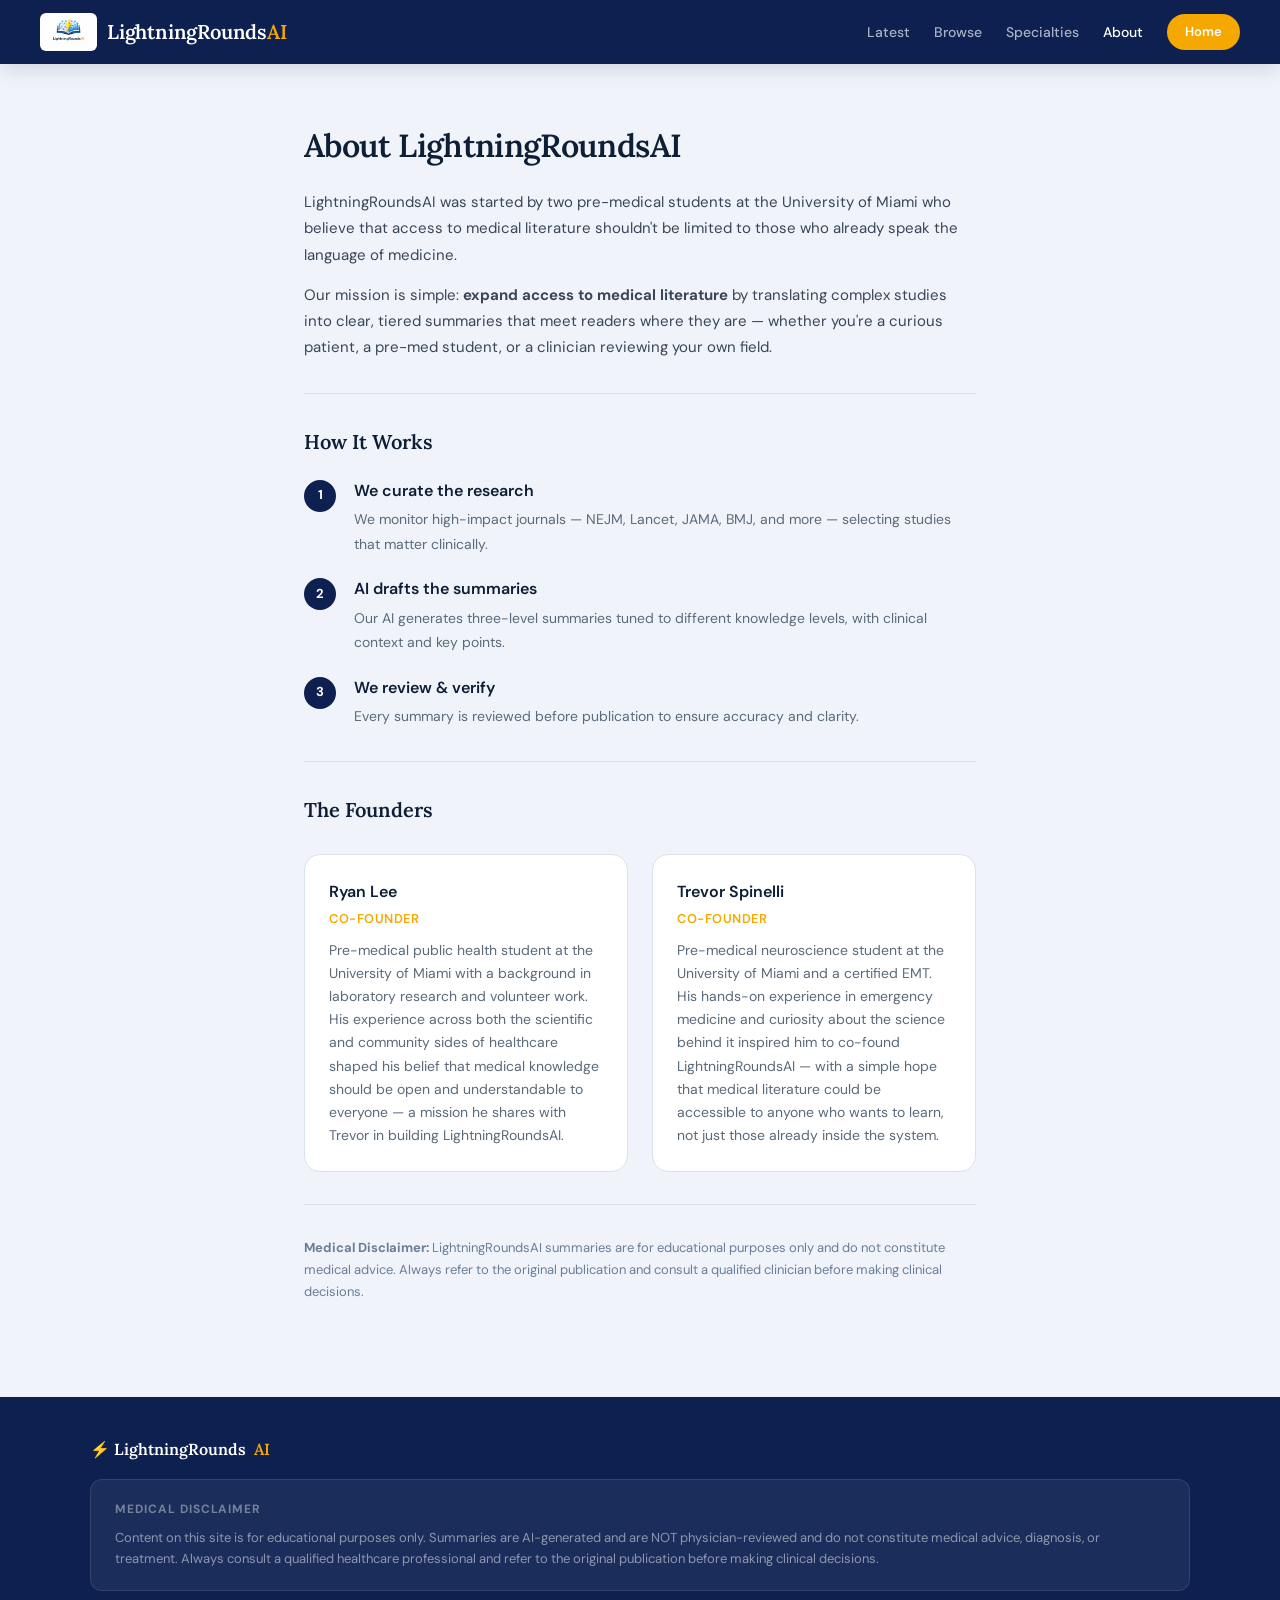
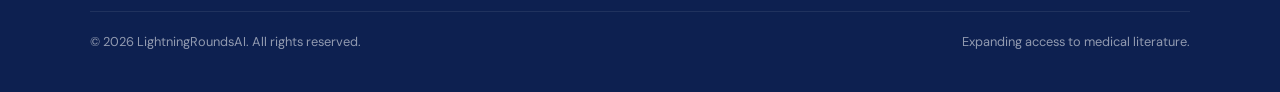
==== about.html @ 95ecf75c "Multi-page sidte" ====
<!DOCTYPE html>
<html lang="en">
<head>
  <meta charset="UTF-8" />
  <meta name="viewport" content="width=device-width, initial-scale=1.0" />
  <link rel="preconnect" href="https://fonts.googleapis.com" />
  <link href="https://fonts.googleapis.com/css2?family=Lora:ital,wght@0,400;0,600;1,400&family=DM+Sans:wght@300;400;500;600&display=swap" rel="stylesheet" />
  <link rel="stylesheet" href="styles.css" />
  <title>About — LightningRoundsAI</title>
</head>
<body>

<!-- ── HEADER ── -->
<header>
  <a class="logo" href="index.html">
    <img src="[data-uri]" alt="LightningRoundsAI Logo" />
    <span class="logo-name">LightningRounds<span>AI</span></span>
  </a>
  <nav>
    <a href="index.html" id="nav-home">Latest</a>
    <a href="browse.html" id="nav-browse">Browse</a>
    <a href="specialties.html" id="nav-specialties">Specialties</a>
    <a href="about.html" id="nav-about">About</a>
    <a class="nav-cta" href="index.html">Home</a>
  </nav>
</header>

<div class="about-wrap">
  <h2>About LightningRoundsAI</h2>
  <p>LightningRoundsAI was started by two pre-medical students at the University of Miami who believe that access to medical literature shouldn't be limited to those who already speak the language of medicine.</p>
  <p>Our mission is simple: <strong>expand access to medical literature</strong> by translating complex studies into clear, tiered summaries that meet readers where they are — whether you're a curious patient, a pre-med student, or a clinician reviewing your own field.</p>
  <hr class="about-divider"/>
  <h3>How It Works</h3>
  <div class="how-list">
    <div class="how-item"><div class="how-num">1</div><div class="how-text"><h4>We curate the research</h4><p>We monitor high-impact journals — NEJM, Lancet, JAMA, BMJ, and more — selecting studies that matter clinically.</p></div></div>
    <div class="how-item"><div class="how-num">2</div><div class="how-text"><h4>AI drafts the summaries</h4><p>Our AI generates three-level summaries tuned to different knowledge levels, with clinical context and key points.</p></div></div>
    <div class="how-item"><div class="how-num">3</div><div class="how-text"><h4>We review &amp; verify</h4><p>Every summary is reviewed before publication to ensure accuracy and clarity.</p></div></div>
  </div>
  <hr class="about-divider"/>
  <h3>The Founders</h3>
  <div class="founders">
    <div class="founder-card">
      <h4>Ryan Lee</h4>
      <div class="role">Co-Founder</div>
      <p>Pre-medical public health student at the University of Miami with a background in laboratory research and volunteer work. His experience across both the scientific and community sides of healthcare shaped his belief that medical knowledge should be open and understandable to everyone — a mission he shares with Trevor in building LightningRoundsAI.</p>
    </div>
    <div class="founder-card">
      <h4>Trevor Spinelli</h4>
      <div class="role">Co-Founder</div>
      <p>Pre-medical neuroscience student at the University of Miami and a certified EMT. His hands-on experience in emergency medicine and curiosity about the science behind it inspired him to co-found LightningRoundsAI — with a simple hope that medical literature could be accessible to anyone who wants to learn, not just those already inside the system.</p>
    </div>
  </div>
  <hr class="about-divider"/>
  <p style="font-size:0.8125rem;color:var(--muted);line-height:1.7;"><strong>Medical Disclaimer:</strong> LightningRoundsAI summaries are for educational purposes only and do not constitute medical advice. Always refer to the original publication and consult a qualified clinician before making clinical decisions.</p>
</div>

<footer class="site-footer">
  <div class="footer-inner">
    <div class="footer-logo">⚡ LightningRounds<span>AI</span></div>
    <div class="disclaimer-box">
      <h4>Medical Disclaimer</h4>
      <p>Content on this site is for educational purposes only. Summaries are AI-generated and are NOT physician-reviewed and do not constitute medical advice, diagnosis, or treatment. Always consult a qualified healthcare professional and refer to the original publication before making clinical decisions.</p>
    </div>
    <div class="footer-bottom">
      <span>© 2026 LightningRoundsAI. All rights reserved.</span>
      <span>Expanding access to medical literature.</span>
    </div>
  </div>
</footer>

<script src="app.js"></script>
<script>
  document.getElementById('nav-about').classList.add('active');
</script>
</body>
</html>
---- styles.css ----
:root {
  --bg:#f0f4fa; --surface:#ffffff; --navy:#0d2050; --navy-mid:#1a3a7a;
  --amber:#f5a800; --amber-light:#fff3cc; --muted:#6a7d9a; --border:#d8e2f0;
  --text:#0d1e36; --pill-bg:#e6edf7;
  --beginner:#2a9e6e; --intermediate:#1a6ec8; --pro:#6b3fc4;
  --radius:16px;
}
*,*::before,*::after{box-sizing:border-box;margin:0;padding:0;}
body{font-family:'DM Sans',sans-serif;background:var(--bg);color:var(--text);min-height:100vh;font-size:16px;line-height:1.6;}

/* ── HEADER ── */
header{background:var(--navy);padding:0 40px;display:flex;align-items:center;justify-content:space-between;height:64px;position:sticky;top:0;z-index:200;box-shadow:0 2px 24px rgba(15,33,64,0.18);}
.logo{display:flex;align-items:center;gap:10px;text-decoration:none;cursor:pointer;}
.logo img{height:38px;width:auto;border-radius:6px;object-fit:contain;}
.logo-name{font-family:'Lora',serif;font-size:1.25rem;font-weight:600;color:white;letter-spacing:-0.01em;white-space:nowrap;}
.logo-name span{color:var(--amber);}
nav{display:flex;gap:24px;align-items:center;}
nav a{color:rgba(255,255,255,0.65);text-decoration:none;font-size:0.875rem;font-weight:500;transition:color 0.2s;cursor:pointer;}
nav a:hover,nav a.active{color:white;}
.nav-cta{background:var(--amber);color:white !important;padding:8px 18px;border-radius:100px;font-weight:600 !important;font-size:0.8125rem !important;transition:background 0.2s,transform 0.15s !important;}
.nav-cta:hover{background:#b5722f !important;transform:translateY(-1px);}

/* ── HERO ── */
.hero{background:var(--navy);padding:72px 40px 80px;text-align:center;position:relative;overflow:hidden;}
.hero::before{content:'';position:absolute;inset:0;background:radial-gradient(ellipse 80% 60% at 50% 0%,rgba(200,129,58,0.15) 0%,transparent 70%);pointer-events:none;}
.hero-eyebrow{display:inline-flex;align-items:center;gap:6px;background:rgba(200,129,58,0.18);border:1px solid rgba(200,129,58,0.35);color:var(--amber);font-size:0.75rem;font-weight:600;letter-spacing:0.08em;text-transform:uppercase;padding:5px 14px;border-radius:100px;margin-bottom:24px;}
.hero h1{font-family:'Lora',serif;font-size:clamp(2rem,5vw,3.25rem);font-weight:600;color:white;line-height:1.18;max-width:640px;margin:0 auto 18px;letter-spacing:-0.02em;}
.hero h1 em{font-style:italic;color:var(--amber);}
.hero-sub{color:rgba(255,255,255,0.58);font-size:1.0625rem;max-width:480px;margin:0 auto 40px;font-weight:300;}
.search-wrap{max-width:580px;margin:0 auto;position:relative;z-index:2;}
.search-wrap input{width:100%;background:rgba(255,255,255,0.08);border:1.5px solid rgba(255,255,255,0.15);color:white;padding:16px 58px 16px 22px;border-radius:100px;font-family:'DM Sans',sans-serif;font-size:0.9375rem;outline:none;transition:border-color 0.2s,background 0.2s;backdrop-filter:blur(8px);}
.search-wrap input::placeholder{color:rgba(255,255,255,0.35);}
.search-wrap input:focus{border-color:var(--amber);background:rgba(255,255,255,0.12);}
.search-btn{position:absolute;right:6px;top:50%;transform:translateY(-50%);background:var(--amber);border:none;border-radius:100px;width:44px;height:44px;cursor:pointer;display:flex;align-items:center;justify-content:center;transition:background 0.2s;}
.search-btn:hover{background:#b5722f;}
.search-btn svg{width:18px;height:18px;fill:white;}

main{max-width:1100px;margin:0 auto;padding:52px 24px 80px;}

.level-bar{display:flex;align-items:center;justify-content:space-between;margin-bottom:28px;flex-wrap:wrap;gap:16px;}
.section-title{font-family:'Lora',serif;font-size:1.5rem;font-weight:600;letter-spacing:-0.02em;}
.level-switcher{display:flex;background:var(--pill-bg);border-radius:100px;padding:4px;gap:2px;}
.level-btn{padding:7px 18px;border:none;background:transparent;border-radius:100px;font-family:'DM Sans',sans-serif;font-size:0.8125rem;font-weight:500;cursor:pointer;transition:all 0.2s;color:var(--muted);}
.level-btn.active{background:white;box-shadow:0 2px 8px rgba(0,0,0,0.1);color:var(--text);font-weight:600;}
.level-btn.active.beginner{color:var(--beginner);} .level-btn.active.intermediate{color:var(--intermediate);} .level-btn.active.pro{color:var(--pro);}

.legend{display:flex;gap:24px;background:var(--surface);border:1px solid var(--border);border-radius:var(--radius);padding:20px 28px;margin-bottom:36px;flex-wrap:wrap;}
.legend-item{display:flex;align-items:flex-start;gap:12px;flex:1;min-width:180px;}
.legend-dot{width:10px;height:10px;border-radius:50%;margin-top:5px;flex-shrink:0;}
.legend-text strong{font-size:0.875rem;font-weight:600;} .legend-text p{font-size:0.8rem;color:var(--muted);margin-top:1px;}

/* ── CARDS ── */
.articles{display:grid;grid-template-columns:repeat(auto-fill,minmax(320px,1fr));gap:24px;}
.card{background:var(--surface);border-radius:var(--radius);border:1px solid var(--border);overflow:hidden;transition:transform 0.2s,box-shadow 0.2s;animation:fadeUp 0.45s ease both;cursor:pointer;}
.card:hover{transform:translateY(-4px);box-shadow:0 12px 40px rgba(15,33,64,0.11);}
@keyframes fadeUp{from{opacity:0;transform:translateY(20px)}to{opacity:1;transform:translateY(0)}}
.card-header{padding:22px 22px 0;display:flex;align-items:flex-start;justify-content:space-between;gap:12px;}
.card-tags{display:flex;gap:6px;flex-wrap:wrap;}
.tag{font-size:0.7rem;font-weight:600;letter-spacing:0.06em;text-transform:uppercase;padding:3px 10px;border-radius:100px;background:var(--amber-light);color:var(--amber);}
.tag.blue{background:#ddeeff;color:#2e6ec8;} .tag.green{background:#d4f0e4;color:#2a8f5c;}
.tag.purple{background:#ecddf7;color:#7b3fc4;} .tag.red{background:#fde8e8;color:#c0392b;}
.tag.teal{background:#d0f0f0;color:#1a8080;} .tag.pink{background:#fde8f4;color:#b03080;}
.card-date{font-size:0.75rem;color:var(--muted);white-space:nowrap;padding-top:2px;}
.card-body{padding:14px 22px 22px;}
.card-journal{font-size:0.72rem;color:var(--muted);font-weight:500;letter-spacing:0.03em;margin-bottom:6px;}
.card-takeaway{font-family:'Lora',serif;font-size:1.125rem;font-weight:600;line-height:1.35;margin-bottom:8px;color:var(--navy);}
.card-real-title{font-size:0.78rem;color:var(--muted);line-height:1.4;margin-bottom:12px;font-style:italic;}
.card-summary{font-size:0.875rem;color:#3a4f6a;line-height:1.65;min-height:72px;display:-webkit-box;-webkit-line-clamp:3;-webkit-box-orient:vertical;overflow:hidden;}
.card-footer{padding:14px 22px 18px;border-top:1px solid var(--border);display:flex;align-items:center;justify-content:space-between;}
.card-authors{font-size:0.75rem;color:var(--muted);overflow:hidden;text-overflow:ellipsis;white-space:nowrap;max-width:65%;}
.read-more{font-size:0.8rem;font-weight:600;color:var(--navy-mid);display:flex;align-items:center;gap:4px;transition:gap 0.2s,color 0.2s;background:none;border:none;cursor:pointer;font-family:'DM Sans',sans-serif;flex-shrink:0;}
.read-more:hover{color:var(--amber);gap:8px;}
.read-more svg{width:14px;height:14px;}
.new-badge{background:#e65100;color:white;font-size:0.65rem;font-weight:700;padding:2px 8px;border-radius:100px;letter-spacing:0.05em;text-transform:uppercase;}
.no-results{text-align:center;padding:60px 20px;color:var(--muted);grid-column:1/-1;}
.no-results h3{font-family:'Lora',serif;font-size:1.25rem;margin-bottom:8px;color:var(--text);}

/* ── SPECIALTIES PAGE ── */
.spec-grid{display:grid;grid-template-columns:repeat(auto-fill,minmax(200px,1fr));gap:16px;margin-top:8px;}
.spec-card{background:var(--surface);border:1px solid var(--border);border-radius:var(--radius);padding:24px 20px;cursor:pointer;transition:transform 0.2s,box-shadow 0.2s,border-color 0.2s;animation:fadeUp 0.4s ease both;}
.spec-card:hover{transform:translateY(-3px);box-shadow:0 8px 28px rgba(15,33,64,0.1);border-color:var(--amber);}
.spec-icon{font-size:1.75rem;margin-bottom:10px;}
.spec-card h3{font-family:'Lora',serif;font-size:1rem;font-weight:600;margin-bottom:4px;color:var(--navy);}
.spec-card p{font-size:0.8rem;color:var(--muted);margin-bottom:12px;line-height:1.4;}
.spec-count{font-size:0.75rem;font-weight:600;color:var(--amber);background:var(--amber-light);padding:3px 10px;border-radius:100px;}

/* ── MODAL ── */
.modal-overlay{position:fixed;inset:0;background:rgba(10,20,40,0.65);z-index:500;display:none;align-items:flex-start;justify-content:center;padding:24px;backdrop-filter:blur(4px);overflow-y:auto;}
.modal-overlay.open{display:flex;animation:fadeIn 0.2s ease;}
@keyframes fadeIn{from{opacity:0}to{opacity:1}}
.modal{background:white;border-radius:20px;max-width:820px;width:100%;margin:auto;position:relative;animation:slideUp 0.28s ease;box-shadow:0 32px 80px rgba(10,20,40,0.28);}
@keyframes slideUp{from{opacity:0;transform:translateY(30px)}to{opacity:1;transform:translateY(0)}}
.modal-close{position:absolute;top:16px;right:16px;background:rgba(255,255,255,0.15);border:none;border-radius:50%;width:36px;height:36px;cursor:pointer;display:flex;align-items:center;justify-content:center;color:white;z-index:10;transition:background 0.2s;}
.modal-close:hover{background:rgba(255,255,255,0.25);}
.modal-close svg{width:16px;height:16px;}
.modal-head{background:var(--navy);border-radius:20px 20px 0 0;padding:32px 36px 28px;}
.modal-head-tags{display:flex;gap:8px;flex-wrap:wrap;margin-bottom:14px;}
.modal-title{font-family:'Lora',serif;font-size:1.5rem;font-weight:600;color:white;line-height:1.28;margin-bottom:10px;padding-right:40px;}
.modal-meta{font-size:0.8125rem;color:rgba(255,255,255,0.55);line-height:1.5;}
.modal-body{padding:32px 36px;}
.modal-level-tabs{display:flex;gap:6px;margin-bottom:24px;flex-wrap:wrap;}
.modal-level-btn{padding:8px 22px;border-radius:100px;border:1.5px solid var(--border);font-family:'DM Sans',sans-serif;font-size:0.8125rem;font-weight:600;cursor:pointer;background:transparent;color:var(--muted);transition:all 0.2s;}
.modal-level-btn.active[data-level="beginner"]{background:#d4f0e4;border-color:#3a9e6e;color:#2a7a55;}
.modal-level-btn.active[data-level="intermediate"]{background:#ddeeff;border-color:#2e6ec8;color:#1a5aaa;}
.modal-level-btn.active[data-level="pro"]{background:#ecddf7;border-color:#7b3fc4;color:#6230a8;}
.modal-summary{font-size:0.9375rem;line-height:1.75;color:#3a4558;margin-bottom:28px;}
.modal-section{margin-bottom:24px;}
.modal-section h4{font-size:0.75rem;font-weight:700;letter-spacing:0.07em;text-transform:uppercase;color:var(--muted);margin-bottom:12px;}
.key-points{list-style:none;display:flex;flex-direction:column;gap:8px;}
.key-points li{display:flex;align-items:flex-start;gap:10px;font-size:0.875rem;line-height:1.6;color:#3a4558;}
.key-points li::before{content:'';width:6px;height:6px;border-radius:50%;background:var(--amber);margin-top:7px;flex-shrink:0;}
.modal-context{background:#f0f4ff;border-left:3px solid var(--navy-mid);padding:14px 18px;border-radius:0 8px 8px 0;font-size:0.875rem;line-height:1.65;color:#3a4558;}
.modal-limitations{background:#fff8f0;border-left:3px solid var(--amber);padding:14px 18px;border-radius:0 8px 8px 0;font-size:0.875rem;line-height:1.65;color:#3a4558;}
.modal-footer{padding:18px 36px 24px;border-top:1px solid var(--border);display:flex;align-items:center;justify-content:space-between;flex-wrap:wrap;gap:12px;}
.modal-doi{font-size:0.8rem;color:var(--muted);}
.pubmed-link{display:inline-flex;align-items:center;gap:6px;background:var(--navy);color:white;font-size:0.8125rem;font-weight:600;padding:10px 20px;border-radius:100px;text-decoration:none;transition:background 0.2s,transform 0.15s;}
.pubmed-link:hover{background:var(--navy-mid);transform:translateY(-1px);}
.pubmed-link svg{width:14px;height:14px;}

/* ── BROWSE ── */
.browse-controls{display:flex;gap:12px;flex-wrap:wrap;align-items:center;margin-bottom:28px;}
.browse-search{flex:1;min-width:240px;padding:11px 18px;border:1.5px solid var(--border);border-radius:100px;font-family:'DM Sans',sans-serif;font-size:0.875rem;background:white;outline:none;transition:border-color 0.2s;}
.browse-search:focus{border-color:var(--amber);}
.browse-select{padding:11px 16px;border:1.5px solid var(--border);border-radius:100px;font-family:'DM Sans',sans-serif;font-size:0.875rem;background:white;outline:none;cursor:pointer;transition:border-color 0.2s;}
.browse-select:focus{border-color:var(--amber);}

/* ── ABOUT ── */
.about-wrap{max-width:720px;margin:0 auto;padding:56px 24px 80px;}
.about-wrap h2{font-family:'Lora',serif;font-size:2rem;font-weight:600;margin-bottom:18px;letter-spacing:-0.02em;}
.about-wrap h3{font-family:'Lora',serif;font-size:1.25rem;font-weight:600;margin:32px 0 10px;}
.about-wrap p{font-size:0.9375rem;line-height:1.75;color:#3a4558;margin-bottom:14px;}
.about-divider{border:none;border-top:1px solid var(--border);margin:32px 0;}
.founders{display:grid;grid-template-columns:1fr 1fr;gap:24px;margin:28px 0;}
.founder-card{background:var(--surface);border:1px solid var(--border);border-radius:var(--radius);padding:24px;}
.founder-card h4{font-weight:600;margin-bottom:4px;}
.founder-card .role{font-size:0.8rem;color:var(--amber);font-weight:600;margin-bottom:10px;letter-spacing:0.04em;text-transform:uppercase;}
.founder-card p{font-size:0.875rem;line-height:1.65;color:#5a6a7a;margin:0;}
.how-list{display:flex;flex-direction:column;gap:20px;margin:20px 0;}
.how-item{display:flex;gap:18px;align-items:flex-start;}
.how-num{width:32px;height:32px;background:var(--navy);color:white;border-radius:50%;display:flex;align-items:center;justify-content:center;font-size:0.8125rem;font-weight:700;flex-shrink:0;margin-top:2px;}
.how-text h4{font-weight:600;margin-bottom:4px;} .how-text p{font-size:0.875rem;color:#5a6a7a;margin:0;}

/* ── PAGINATION ── */
.pagination{display:flex;gap:8px;justify-content:center;margin-top:40px;flex-wrap:wrap;}
.page-btn{padding:8px 16px;border:1.5px solid var(--border);border-radius:100px;background:white;font-family:'DM Sans',sans-serif;font-size:0.8125rem;font-weight:500;cursor:pointer;transition:all 0.2s;color:var(--text);}
.page-btn.active{background:var(--navy);border-color:var(--navy);color:white;}
.page-btn:hover:not(.active){border-color:var(--navy);color:var(--navy);}
.page-btn:disabled{opacity:0.35;cursor:default;}

/* ── DISCLAIMER FOOTER ── */
.site-footer{background:var(--navy);color:rgba(255,255,255,0.55);padding:40px;margin-top:0;}
.footer-inner{max-width:1100px;margin:0 auto;}
.footer-logo{font-family:'Lora',serif;font-size:1rem;font-weight:600;color:white;margin-bottom:16px;display:flex;align-items:center;gap:8px;}
.footer-logo span{color:var(--amber);}
.disclaimer-box{background:rgba(255,255,255,0.06);border:1px solid rgba(255,255,255,0.1);border-radius:12px;padding:20px 24px;margin-bottom:20px;}
.disclaimer-box h4{font-size:0.75rem;font-weight:700;letter-spacing:0.08em;text-transform:uppercase;color:rgba(255,255,255,0.4);margin-bottom:8px;}
.disclaimer-box p{font-size:0.8125rem;line-height:1.65;color:rgba(255,255,255,0.5);margin:0;}
.footer-bottom{display:flex;justify-content:space-between;align-items:center;flex-wrap:wrap;gap:12px;padding-top:20px;border-top:1px solid rgba(255,255,255,0.08);font-size:0.8rem;}

/* ── TABLET ── */
@media(max-width:900px){
  main{padding:36px 20px 60px;}
  .articles{grid-template-columns:repeat(auto-fill,minmax(280px,1fr));gap:18px;}
  .about-wrap{padding:40px 20px 60px;}
  .modal-body{padding:28px 28px;}
  .modal-head{padding:28px 28px 24px;}
  .modal-footer{padding:16px 28px 20px;}
  .spec-grid{grid-template-columns:repeat(auto-fill,minmax(170px,1fr));}
  .site-footer{padding:32px 24px;}
}

/* ── MOBILE ── */
@media(max-width:640px){
  header{padding:0 16px;height:56px;}
  .logo img{height:30px;}
  .logo-name{font-size:0.95rem;}
  nav{gap:10px;}
  nav a{font-size:0.8rem;}
  .nav-cta{padding:6px 12px;font-size:0.75rem !important;}
  .hero{padding:40px 16px 48px;}
  .hero h1{font-size:clamp(1.6rem,7vw,2.4rem);}
  .hero-sub{font-size:0.9375rem;margin-bottom:28px;}
  .search-wrap input{padding:13px 52px 13px 18px;font-size:0.875rem;}
  .search-btn{width:38px;height:38px;}
  main{padding:28px 14px 52px;}
  .level-bar{flex-direction:column;align-items:flex-start;gap:12px;margin-bottom:20px;}
  .section-title{font-size:1.25rem;}
  .level-switcher{width:100%;}
  .level-btn{flex:1;text-align:center;padding:7px 10px;font-size:0.775rem;}
  .legend{padding:14px 16px;gap:12px;margin-bottom:24px;}
  .legend-item{min-width:140px;}
  .legend-text strong{font-size:0.8rem;}
  .legend-text p{font-size:0.74rem;}
  .articles{grid-template-columns:1fr;gap:14px;}
  .card-header{padding:16px 16px 0;}
  .card-body{padding:12px 16px 16px;}
  .card-takeaway{font-size:1rem;}
  .card-footer{padding:12px 16px 14px;}
  .browse-controls{flex-direction:column;gap:10px;}
  .browse-search,.browse-select{width:100%;min-width:unset;}
  .spec-grid{grid-template-columns:repeat(2,1fr);gap:12px;}
  .spec-card{padding:18px 14px;}
  .spec-icon{font-size:1.5rem;margin-bottom:8px;}
  .spec-card h3{font-size:0.9rem;}
  .spec-card p{font-size:0.75rem;}
  .modal-overlay{padding:0;}
  .modal{border-radius:16px 16px 0 0;margin:auto 0 0 0;max-height:92vh;overflow-y:auto;animation:slideUpMobile 0.3s ease;}
  @keyframes slideUpMobile{from{opacity:0;transform:translateY(100%)}to{opacity:1;transform:translateY(0)}}
  .modal-head{padding:20px 18px 16px;border-radius:16px 16px 0 0;}
  .modal-title{font-size:1.2rem;padding-right:36px;}
  .modal-body{padding:20px 18px;}
  .modal-level-tabs{gap:6px;}
  .modal-level-btn{padding:7px 14px;font-size:0.775rem;}
  .modal-footer{padding:14px 18px 20px;flex-direction:column;align-items:flex-start;gap:10px;}
  .modal-summary{font-size:0.875rem;}
  .pubmed-link{width:100%;justify-content:center;}
  .about-wrap{padding:28px 14px 52px;}
  .about-wrap h2{font-size:1.5rem;}
  .about-wrap h3{font-size:1.1rem;}
  .founders{grid-template-columns:1fr;gap:14px;}
  .founder-card{padding:18px;}
  .pagination{gap:6px;margin-top:28px;}
  .page-btn{padding:7px 13px;font-size:0.775rem;}
  .site-footer{padding:28px 16px;}
  .footer-bottom{flex-direction:column;align-items:flex-start;gap:8px;font-size:0.75rem;}
}

/* ── VERY SMALL SCREENS ── */
@media(max-width:360px){
  nav a:not(.nav-cta){display:none;}
  .spec-grid{grid-template-columns:1fr;}
}
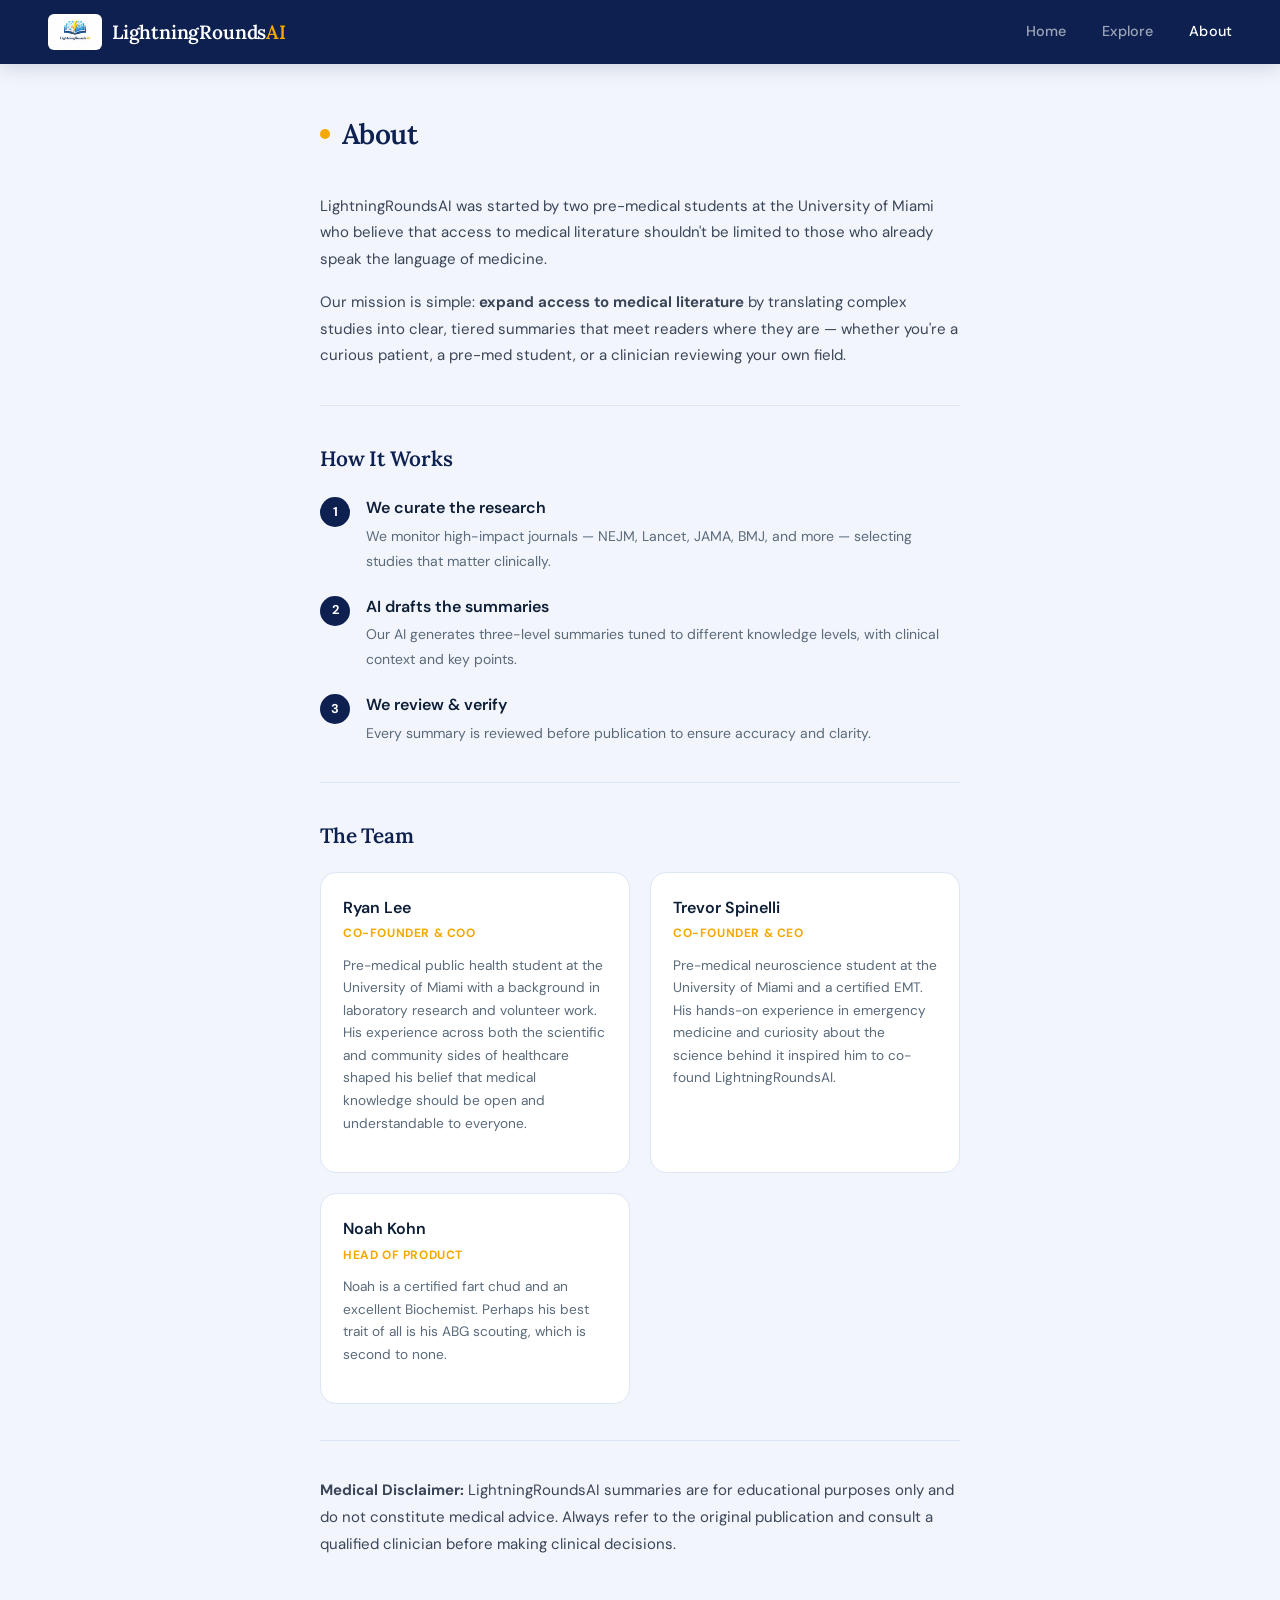
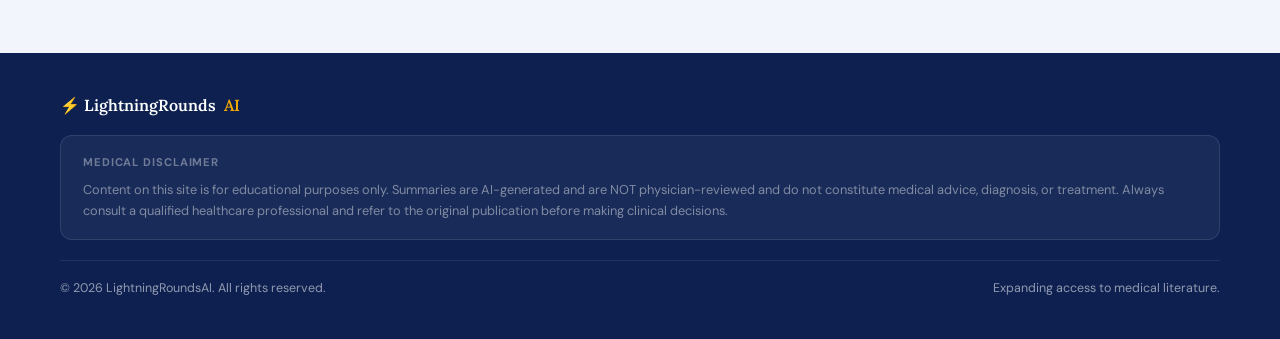
==== commit a1e86c86: "Update about.html added Noah" ====
--- a/about.html
+++ b/about.html
@@ -9,50 +9,48 @@
   <title>About — LightningRoundsAI</title>
 </head>
 <body>
-
-<!-- ── HEADER ── -->
 <header>
   <a class="logo" href="index.html">
-    <img src="[data-uri]" alt="LightningRoundsAI Logo" />
+    <img src="[data-uri]" alt="LightningRoundsAI" />
     <span class="logo-name">LightningRounds<span>AI</span></span>
   </a>
   <nav>
-    <a href="index.html" id="nav-home">Latest</a>
-    <a href="browse.html" id="nav-browse">Browse</a>
-    <a href="specialties.html" id="nav-specialties">Specialties</a>
+    <a href="index.html" id="nav-home">Home</a>
+    <a href="explore.html" id="nav-explore">Explore</a>
     <a href="about.html" id="nav-about">About</a>
-    <a class="nav-cta" href="index.html">Home</a>
   </nav>
 </header>
 
-<div class="about-wrap">
-  <h2>About LightningRoundsAI</h2>
-  <p>LightningRoundsAI was started by two pre-medical students at the University of Miami who believe that access to medical literature shouldn't be limited to those who already speak the language of medicine.</p>
-  <p>Our mission is simple: <strong>expand access to medical literature</strong> by translating complex studies into clear, tiered summaries that meet readers where they are — whether you're a curious patient, a pre-med student, or a clinician reviewing your own field.</p>
-  <hr class="about-divider"/>
-  <h3>How It Works</h3>
-  <div class="how-list">
-    <div class="how-item"><div class="how-num">1</div><div class="how-text"><h4>We curate the research</h4><p>We monitor high-impact journals — NEJM, Lancet, JAMA, BMJ, and more — selecting studies that matter clinically.</p></div></div>
-    <div class="how-item"><div class="how-num">2</div><div class="how-text"><h4>AI drafts the summaries</h4><p>Our AI generates three-level summaries tuned to different knowledge levels, with clinical context and key points.</p></div></div>
-    <div class="how-item"><div class="how-num">3</div><div class="how-text"><h4>We review &amp; verify</h4><p>Every summary is reviewed before publication to ensure accuracy and clarity.</p></div></div>
+<main class="about-main">
+  <h1 class="page-title"><span class="title-dot"></span>About</h1>
+
+  <div class="about-body">
+    <p>LightningRoundsAI was started by two pre-medical students at the University of Miami who believe that access to medical literature shouldn't be limited to those who already speak the language of medicine.</p>
+    <p>Our mission is simple: <strong>expand access to medical literature</strong> by translating complex studies into clear, tiered summaries that meet readers where they are — whether you're a curious patient, a pre-med student, or a clinician reviewing your own field.</p>
+
+    <hr class="about-divider" />
+
+    <h2>How It Works</h2>
+    <div class="how-list">
+      <div class="how-item"><div class="how-num">1</div><div class="how-text"><h4>We curate the research</h4><p>We monitor high-impact journals — NEJM, Lancet, JAMA, BMJ, and more — selecting studies that matter clinically.</p></div></div>
+      <div class="how-item"><div class="how-num">2</div><div class="how-text"><h4>AI drafts the summaries</h4><p>Our AI generates three-level summaries tuned to different knowledge levels, with clinical context and key points.</p></div></div>
+      <div class="how-item"><div class="how-num">3</div><div class="how-text"><h4>We review &amp; verify</h4><p>Every summary is reviewed before publication to ensure accuracy and clarity.</p></div></div>
+    </div>
+
+    <hr class="about-divider" />
+
+    <h2>The Team</h2>
+    <div class="founders">
+      <div class="founder-card"><h4>Ryan Lee</h4><div class="role">Co-Founder & COO</div><p>Pre-medical public health student at the University of Miami with a background in laboratory research and volunteer work. His experience across both the scientific and community sides of healthcare shaped his belief that medical knowledge should be open and understandable to everyone.</p></div>
+      <div class="founder-card"><h4>Trevor Spinelli</h4><div class="role">Co-Founder & CEO</div><p>Pre-medical neuroscience student at the University of Miami and a certified EMT. His hands-on experience in emergency medicine and curiosity about the science behind it inspired him to co-found LightningRoundsAI.</p></div>
+      <div class="founder-card"><h4>Noah Kohn</h4><div class="role">Head of Product</div><p>Noah is a certified fart chud and an excellent Biochemist. Perhaps his best trait of all is his ABG scouting, which is second to none.</p></div>
+
+    </div>
+
+    <hr class="about-divider" />
+    <p class="disclaimer-note"><strong>Medical Disclaimer:</strong> LightningRoundsAI summaries are for educational purposes only and do not constitute medical advice. Always refer to the original publication and consult a qualified clinician before making clinical decisions.</p>
   </div>
-  <hr class="about-divider"/>
-  <h3>The Founders</h3>
-  <div class="founders">
-    <div class="founder-card">
-      <h4>Ryan Lee</h4>
-      <div class="role">Co-Founder</div>
-      <p>Pre-medical public health student at the University of Miami with a background in laboratory research and volunteer work. His experience across both the scientific and community sides of healthcare shaped his belief that medical knowledge should be open and understandable to everyone — a mission he shares with Trevor in building LightningRoundsAI.</p>
-    </div>
-    <div class="founder-card">
-      <h4>Trevor Spinelli</h4>
-      <div class="role">Co-Founder</div>
-      <p>Pre-medical neuroscience student at the University of Miami and a certified EMT. His hands-on experience in emergency medicine and curiosity about the science behind it inspired him to co-found LightningRoundsAI — with a simple hope that medical literature could be accessible to anyone who wants to learn, not just those already inside the system.</p>
-    </div>
-  </div>
-  <hr class="about-divider"/>
-  <p style="font-size:0.8125rem;color:var(--muted);line-height:1.7;"><strong>Medical Disclaimer:</strong> LightningRoundsAI summaries are for educational purposes only and do not constitute medical advice. Always refer to the original publication and consult a qualified clinician before making clinical decisions.</p>
-</div>
+</main>
 
 <footer class="site-footer">
   <div class="footer-inner">
@@ -73,4 +71,4 @@
   document.getElementById('nav-about').classList.add('active');
 </script>
 </body>
-</html>+</html>
--- a/styles.css
+++ b/styles.css
@@ -1,232 +1,710 @@
+/* ══════════════════════════════════════════════════════
+   TOKENS
+══════════════════════════════════════════════════════ */
 :root {
-  --bg:#f0f4fa; --surface:#ffffff; --navy:#0d2050; --navy-mid:#1a3a7a;
-  --amber:#f5a800; --amber-light:#fff3cc; --muted:#6a7d9a; --border:#d8e2f0;
-  --text:#0d1e36; --pill-bg:#e6edf7;
-  --beginner:#2a9e6e; --intermediate:#1a6ec8; --pro:#6b3fc4;
-  --radius:16px;
-}
-*,*::before,*::after{box-sizing:border-box;margin:0;padding:0;}
-body{font-family:'DM Sans',sans-serif;background:var(--bg);color:var(--text);min-height:100vh;font-size:16px;line-height:1.6;}
-
-/* ── HEADER ── */
-header{background:var(--navy);padding:0 40px;display:flex;align-items:center;justify-content:space-between;height:64px;position:sticky;top:0;z-index:200;box-shadow:0 2px 24px rgba(15,33,64,0.18);}
-.logo{display:flex;align-items:center;gap:10px;text-decoration:none;cursor:pointer;}
-.logo img{height:38px;width:auto;border-radius:6px;object-fit:contain;}
-.logo-name{font-family:'Lora',serif;font-size:1.25rem;font-weight:600;color:white;letter-spacing:-0.01em;white-space:nowrap;}
-.logo-name span{color:var(--amber);}
-nav{display:flex;gap:24px;align-items:center;}
-nav a{color:rgba(255,255,255,0.65);text-decoration:none;font-size:0.875rem;font-weight:500;transition:color 0.2s;cursor:pointer;}
-nav a:hover,nav a.active{color:white;}
-.nav-cta{background:var(--amber);color:white !important;padding:8px 18px;border-radius:100px;font-weight:600 !important;font-size:0.8125rem !important;transition:background 0.2s,transform 0.15s !important;}
-.nav-cta:hover{background:#b5722f !important;transform:translateY(-1px);}
-
-/* ── HERO ── */
-.hero{background:var(--navy);padding:72px 40px 80px;text-align:center;position:relative;overflow:hidden;}
-.hero::before{content:'';position:absolute;inset:0;background:radial-gradient(ellipse 80% 60% at 50% 0%,rgba(200,129,58,0.15) 0%,transparent 70%);pointer-events:none;}
-.hero-eyebrow{display:inline-flex;align-items:center;gap:6px;background:rgba(200,129,58,0.18);border:1px solid rgba(200,129,58,0.35);color:var(--amber);font-size:0.75rem;font-weight:600;letter-spacing:0.08em;text-transform:uppercase;padding:5px 14px;border-radius:100px;margin-bottom:24px;}
-.hero h1{font-family:'Lora',serif;font-size:clamp(2rem,5vw,3.25rem);font-weight:600;color:white;line-height:1.18;max-width:640px;margin:0 auto 18px;letter-spacing:-0.02em;}
-.hero h1 em{font-style:italic;color:var(--amber);}
-.hero-sub{color:rgba(255,255,255,0.58);font-size:1.0625rem;max-width:480px;margin:0 auto 40px;font-weight:300;}
-.search-wrap{max-width:580px;margin:0 auto;position:relative;z-index:2;}
-.search-wrap input{width:100%;background:rgba(255,255,255,0.08);border:1.5px solid rgba(255,255,255,0.15);color:white;padding:16px 58px 16px 22px;border-radius:100px;font-family:'DM Sans',sans-serif;font-size:0.9375rem;outline:none;transition:border-color 0.2s,background 0.2s;backdrop-filter:blur(8px);}
-.search-wrap input::placeholder{color:rgba(255,255,255,0.35);}
-.search-wrap input:focus{border-color:var(--amber);background:rgba(255,255,255,0.12);}
-.search-btn{position:absolute;right:6px;top:50%;transform:translateY(-50%);background:var(--amber);border:none;border-radius:100px;width:44px;height:44px;cursor:pointer;display:flex;align-items:center;justify-content:center;transition:background 0.2s;}
-.search-btn:hover{background:#b5722f;}
-.search-btn svg{width:18px;height:18px;fill:white;}
-
-main{max-width:1100px;margin:0 auto;padding:52px 24px 80px;}
-
-.level-bar{display:flex;align-items:center;justify-content:space-between;margin-bottom:28px;flex-wrap:wrap;gap:16px;}
-.section-title{font-family:'Lora',serif;font-size:1.5rem;font-weight:600;letter-spacing:-0.02em;}
-.level-switcher{display:flex;background:var(--pill-bg);border-radius:100px;padding:4px;gap:2px;}
-.level-btn{padding:7px 18px;border:none;background:transparent;border-radius:100px;font-family:'DM Sans',sans-serif;font-size:0.8125rem;font-weight:500;cursor:pointer;transition:all 0.2s;color:var(--muted);}
-.level-btn.active{background:white;box-shadow:0 2px 8px rgba(0,0,0,0.1);color:var(--text);font-weight:600;}
-.level-btn.active.beginner{color:var(--beginner);} .level-btn.active.intermediate{color:var(--intermediate);} .level-btn.active.pro{color:var(--pro);}
-
-.legend{display:flex;gap:24px;background:var(--surface);border:1px solid var(--border);border-radius:var(--radius);padding:20px 28px;margin-bottom:36px;flex-wrap:wrap;}
-.legend-item{display:flex;align-items:flex-start;gap:12px;flex:1;min-width:180px;}
-.legend-dot{width:10px;height:10px;border-radius:50%;margin-top:5px;flex-shrink:0;}
-.legend-text strong{font-size:0.875rem;font-weight:600;} .legend-text p{font-size:0.8rem;color:var(--muted);margin-top:1px;}
-
-/* ── CARDS ── */
-.articles{display:grid;grid-template-columns:repeat(auto-fill,minmax(320px,1fr));gap:24px;}
-.card{background:var(--surface);border-radius:var(--radius);border:1px solid var(--border);overflow:hidden;transition:transform 0.2s,box-shadow 0.2s;animation:fadeUp 0.45s ease both;cursor:pointer;}
-.card:hover{transform:translateY(-4px);box-shadow:0 12px 40px rgba(15,33,64,0.11);}
-@keyframes fadeUp{from{opacity:0;transform:translateY(20px)}to{opacity:1;transform:translateY(0)}}
-.card-header{padding:22px 22px 0;display:flex;align-items:flex-start;justify-content:space-between;gap:12px;}
-.card-tags{display:flex;gap:6px;flex-wrap:wrap;}
-.tag{font-size:0.7rem;font-weight:600;letter-spacing:0.06em;text-transform:uppercase;padding:3px 10px;border-radius:100px;background:var(--amber-light);color:var(--amber);}
-.tag.blue{background:#ddeeff;color:#2e6ec8;} .tag.green{background:#d4f0e4;color:#2a8f5c;}
-.tag.purple{background:#ecddf7;color:#7b3fc4;} .tag.red{background:#fde8e8;color:#c0392b;}
-.tag.teal{background:#d0f0f0;color:#1a8080;} .tag.pink{background:#fde8f4;color:#b03080;}
-.card-date{font-size:0.75rem;color:var(--muted);white-space:nowrap;padding-top:2px;}
-.card-body{padding:14px 22px 22px;}
-.card-journal{font-size:0.72rem;color:var(--muted);font-weight:500;letter-spacing:0.03em;margin-bottom:6px;}
-.card-takeaway{font-family:'Lora',serif;font-size:1.125rem;font-weight:600;line-height:1.35;margin-bottom:8px;color:var(--navy);}
-.card-real-title{font-size:0.78rem;color:var(--muted);line-height:1.4;margin-bottom:12px;font-style:italic;}
-.card-summary{font-size:0.875rem;color:#3a4f6a;line-height:1.65;min-height:72px;display:-webkit-box;-webkit-line-clamp:3;-webkit-box-orient:vertical;overflow:hidden;}
-.card-footer{padding:14px 22px 18px;border-top:1px solid var(--border);display:flex;align-items:center;justify-content:space-between;}
-.card-authors{font-size:0.75rem;color:var(--muted);overflow:hidden;text-overflow:ellipsis;white-space:nowrap;max-width:65%;}
-.read-more{font-size:0.8rem;font-weight:600;color:var(--navy-mid);display:flex;align-items:center;gap:4px;transition:gap 0.2s,color 0.2s;background:none;border:none;cursor:pointer;font-family:'DM Sans',sans-serif;flex-shrink:0;}
-.read-more:hover{color:var(--amber);gap:8px;}
-.read-more svg{width:14px;height:14px;}
-.new-badge{background:#e65100;color:white;font-size:0.65rem;font-weight:700;padding:2px 8px;border-radius:100px;letter-spacing:0.05em;text-transform:uppercase;}
-.no-results{text-align:center;padding:60px 20px;color:var(--muted);grid-column:1/-1;}
-.no-results h3{font-family:'Lora',serif;font-size:1.25rem;margin-bottom:8px;color:var(--text);}
-
-/* ── SPECIALTIES PAGE ── */
-.spec-grid{display:grid;grid-template-columns:repeat(auto-fill,minmax(200px,1fr));gap:16px;margin-top:8px;}
-.spec-card{background:var(--surface);border:1px solid var(--border);border-radius:var(--radius);padding:24px 20px;cursor:pointer;transition:transform 0.2s,box-shadow 0.2s,border-color 0.2s;animation:fadeUp 0.4s ease both;}
-.spec-card:hover{transform:translateY(-3px);box-shadow:0 8px 28px rgba(15,33,64,0.1);border-color:var(--amber);}
-.spec-icon{font-size:1.75rem;margin-bottom:10px;}
-.spec-card h3{font-family:'Lora',serif;font-size:1rem;font-weight:600;margin-bottom:4px;color:var(--navy);}
-.spec-card p{font-size:0.8rem;color:var(--muted);margin-bottom:12px;line-height:1.4;}
-.spec-count{font-size:0.75rem;font-weight:600;color:var(--amber);background:var(--amber-light);padding:3px 10px;border-radius:100px;}
-
-/* ── MODAL ── */
-.modal-overlay{position:fixed;inset:0;background:rgba(10,20,40,0.65);z-index:500;display:none;align-items:flex-start;justify-content:center;padding:24px;backdrop-filter:blur(4px);overflow-y:auto;}
-.modal-overlay.open{display:flex;animation:fadeIn 0.2s ease;}
-@keyframes fadeIn{from{opacity:0}to{opacity:1}}
-.modal{background:white;border-radius:20px;max-width:820px;width:100%;margin:auto;position:relative;animation:slideUp 0.28s ease;box-shadow:0 32px 80px rgba(10,20,40,0.28);}
-@keyframes slideUp{from{opacity:0;transform:translateY(30px)}to{opacity:1;transform:translateY(0)}}
-.modal-close{position:absolute;top:16px;right:16px;background:rgba(255,255,255,0.15);border:none;border-radius:50%;width:36px;height:36px;cursor:pointer;display:flex;align-items:center;justify-content:center;color:white;z-index:10;transition:background 0.2s;}
-.modal-close:hover{background:rgba(255,255,255,0.25);}
-.modal-close svg{width:16px;height:16px;}
-.modal-head{background:var(--navy);border-radius:20px 20px 0 0;padding:32px 36px 28px;}
-.modal-head-tags{display:flex;gap:8px;flex-wrap:wrap;margin-bottom:14px;}
-.modal-title{font-family:'Lora',serif;font-size:1.5rem;font-weight:600;color:white;line-height:1.28;margin-bottom:10px;padding-right:40px;}
-.modal-meta{font-size:0.8125rem;color:rgba(255,255,255,0.55);line-height:1.5;}
-.modal-body{padding:32px 36px;}
-.modal-level-tabs{display:flex;gap:6px;margin-bottom:24px;flex-wrap:wrap;}
-.modal-level-btn{padding:8px 22px;border-radius:100px;border:1.5px solid var(--border);font-family:'DM Sans',sans-serif;font-size:0.8125rem;font-weight:600;cursor:pointer;background:transparent;color:var(--muted);transition:all 0.2s;}
-.modal-level-btn.active[data-level="beginner"]{background:#d4f0e4;border-color:#3a9e6e;color:#2a7a55;}
-.modal-level-btn.active[data-level="intermediate"]{background:#ddeeff;border-color:#2e6ec8;color:#1a5aaa;}
-.modal-level-btn.active[data-level="pro"]{background:#ecddf7;border-color:#7b3fc4;color:#6230a8;}
-.modal-summary{font-size:0.9375rem;line-height:1.75;color:#3a4558;margin-bottom:28px;}
-.modal-section{margin-bottom:24px;}
-.modal-section h4{font-size:0.75rem;font-weight:700;letter-spacing:0.07em;text-transform:uppercase;color:var(--muted);margin-bottom:12px;}
-.key-points{list-style:none;display:flex;flex-direction:column;gap:8px;}
-.key-points li{display:flex;align-items:flex-start;gap:10px;font-size:0.875rem;line-height:1.6;color:#3a4558;}
-.key-points li::before{content:'';width:6px;height:6px;border-radius:50%;background:var(--amber);margin-top:7px;flex-shrink:0;}
-.modal-context{background:#f0f4ff;border-left:3px solid var(--navy-mid);padding:14px 18px;border-radius:0 8px 8px 0;font-size:0.875rem;line-height:1.65;color:#3a4558;}
-.modal-limitations{background:#fff8f0;border-left:3px solid var(--amber);padding:14px 18px;border-radius:0 8px 8px 0;font-size:0.875rem;line-height:1.65;color:#3a4558;}
-.modal-footer{padding:18px 36px 24px;border-top:1px solid var(--border);display:flex;align-items:center;justify-content:space-between;flex-wrap:wrap;gap:12px;}
-.modal-doi{font-size:0.8rem;color:var(--muted);}
-.pubmed-link{display:inline-flex;align-items:center;gap:6px;background:var(--navy);color:white;font-size:0.8125rem;font-weight:600;padding:10px 20px;border-radius:100px;text-decoration:none;transition:background 0.2s,transform 0.15s;}
-.pubmed-link:hover{background:var(--navy-mid);transform:translateY(-1px);}
-.pubmed-link svg{width:14px;height:14px;}
-
-/* ── BROWSE ── */
-.browse-controls{display:flex;gap:12px;flex-wrap:wrap;align-items:center;margin-bottom:28px;}
-.browse-search{flex:1;min-width:240px;padding:11px 18px;border:1.5px solid var(--border);border-radius:100px;font-family:'DM Sans',sans-serif;font-size:0.875rem;background:white;outline:none;transition:border-color 0.2s;}
-.browse-search:focus{border-color:var(--amber);}
-.browse-select{padding:11px 16px;border:1.5px solid var(--border);border-radius:100px;font-family:'DM Sans',sans-serif;font-size:0.875rem;background:white;outline:none;cursor:pointer;transition:border-color 0.2s;}
-.browse-select:focus{border-color:var(--amber);}
-
-/* ── ABOUT ── */
-.about-wrap{max-width:720px;margin:0 auto;padding:56px 24px 80px;}
-.about-wrap h2{font-family:'Lora',serif;font-size:2rem;font-weight:600;margin-bottom:18px;letter-spacing:-0.02em;}
-.about-wrap h3{font-family:'Lora',serif;font-size:1.25rem;font-weight:600;margin:32px 0 10px;}
-.about-wrap p{font-size:0.9375rem;line-height:1.75;color:#3a4558;margin-bottom:14px;}
-.about-divider{border:none;border-top:1px solid var(--border);margin:32px 0;}
-.founders{display:grid;grid-template-columns:1fr 1fr;gap:24px;margin:28px 0;}
-.founder-card{background:var(--surface);border:1px solid var(--border);border-radius:var(--radius);padding:24px;}
-.founder-card h4{font-weight:600;margin-bottom:4px;}
-.founder-card .role{font-size:0.8rem;color:var(--amber);font-weight:600;margin-bottom:10px;letter-spacing:0.04em;text-transform:uppercase;}
-.founder-card p{font-size:0.875rem;line-height:1.65;color:#5a6a7a;margin:0;}
-.how-list{display:flex;flex-direction:column;gap:20px;margin:20px 0;}
-.how-item{display:flex;gap:18px;align-items:flex-start;}
-.how-num{width:32px;height:32px;background:var(--navy);color:white;border-radius:50%;display:flex;align-items:center;justify-content:center;font-size:0.8125rem;font-weight:700;flex-shrink:0;margin-top:2px;}
-.how-text h4{font-weight:600;margin-bottom:4px;} .how-text p{font-size:0.875rem;color:#5a6a7a;margin:0;}
-
-/* ── PAGINATION ── */
-.pagination{display:flex;gap:8px;justify-content:center;margin-top:40px;flex-wrap:wrap;}
-.page-btn{padding:8px 16px;border:1.5px solid var(--border);border-radius:100px;background:white;font-family:'DM Sans',sans-serif;font-size:0.8125rem;font-weight:500;cursor:pointer;transition:all 0.2s;color:var(--text);}
-.page-btn.active{background:var(--navy);border-color:var(--navy);color:white;}
-.page-btn:hover:not(.active){border-color:var(--navy);color:var(--navy);}
-.page-btn:disabled{opacity:0.35;cursor:default;}
-
-/* ── DISCLAIMER FOOTER ── */
-.site-footer{background:var(--navy);color:rgba(255,255,255,0.55);padding:40px;margin-top:0;}
-.footer-inner{max-width:1100px;margin:0 auto;}
-.footer-logo{font-family:'Lora',serif;font-size:1rem;font-weight:600;color:white;margin-bottom:16px;display:flex;align-items:center;gap:8px;}
-.footer-logo span{color:var(--amber);}
-.disclaimer-box{background:rgba(255,255,255,0.06);border:1px solid rgba(255,255,255,0.1);border-radius:12px;padding:20px 24px;margin-bottom:20px;}
-.disclaimer-box h4{font-size:0.75rem;font-weight:700;letter-spacing:0.08em;text-transform:uppercase;color:rgba(255,255,255,0.4);margin-bottom:8px;}
-.disclaimer-box p{font-size:0.8125rem;line-height:1.65;color:rgba(255,255,255,0.5);margin:0;}
-.footer-bottom{display:flex;justify-content:space-between;align-items:center;flex-wrap:wrap;gap:12px;padding-top:20px;border-top:1px solid rgba(255,255,255,0.08);font-size:0.8rem;}
-
-/* ── TABLET ── */
-@media(max-width:900px){
-  main{padding:36px 20px 60px;}
-  .articles{grid-template-columns:repeat(auto-fill,minmax(280px,1fr));gap:18px;}
-  .about-wrap{padding:40px 20px 60px;}
-  .modal-body{padding:28px 28px;}
-  .modal-head{padding:28px 28px 24px;}
-  .modal-footer{padding:16px 28px 20px;}
-  .spec-grid{grid-template-columns:repeat(auto-fill,minmax(170px,1fr));}
-  .site-footer{padding:32px 24px;}
-}
-
-/* ── MOBILE ── */
-@media(max-width:640px){
-  header{padding:0 16px;height:56px;}
-  .logo img{height:30px;}
-  .logo-name{font-size:0.95rem;}
-  nav{gap:10px;}
-  nav a{font-size:0.8rem;}
-  .nav-cta{padding:6px 12px;font-size:0.75rem !important;}
-  .hero{padding:40px 16px 48px;}
-  .hero h1{font-size:clamp(1.6rem,7vw,2.4rem);}
-  .hero-sub{font-size:0.9375rem;margin-bottom:28px;}
-  .search-wrap input{padding:13px 52px 13px 18px;font-size:0.875rem;}
-  .search-btn{width:38px;height:38px;}
-  main{padding:28px 14px 52px;}
-  .level-bar{flex-direction:column;align-items:flex-start;gap:12px;margin-bottom:20px;}
-  .section-title{font-size:1.25rem;}
-  .level-switcher{width:100%;}
-  .level-btn{flex:1;text-align:center;padding:7px 10px;font-size:0.775rem;}
-  .legend{padding:14px 16px;gap:12px;margin-bottom:24px;}
-  .legend-item{min-width:140px;}
-  .legend-text strong{font-size:0.8rem;}
-  .legend-text p{font-size:0.74rem;}
-  .articles{grid-template-columns:1fr;gap:14px;}
-  .card-header{padding:16px 16px 0;}
-  .card-body{padding:12px 16px 16px;}
-  .card-takeaway{font-size:1rem;}
-  .card-footer{padding:12px 16px 14px;}
-  .browse-controls{flex-direction:column;gap:10px;}
-  .browse-search,.browse-select{width:100%;min-width:unset;}
-  .spec-grid{grid-template-columns:repeat(2,1fr);gap:12px;}
-  .spec-card{padding:18px 14px;}
-  .spec-icon{font-size:1.5rem;margin-bottom:8px;}
-  .spec-card h3{font-size:0.9rem;}
-  .spec-card p{font-size:0.75rem;}
-  .modal-overlay{padding:0;}
-  .modal{border-radius:16px 16px 0 0;margin:auto 0 0 0;max-height:92vh;overflow-y:auto;animation:slideUpMobile 0.3s ease;}
-  @keyframes slideUpMobile{from{opacity:0;transform:translateY(100%)}to{opacity:1;transform:translateY(0)}}
-  .modal-head{padding:20px 18px 16px;border-radius:16px 16px 0 0;}
-  .modal-title{font-size:1.2rem;padding-right:36px;}
-  .modal-body{padding:20px 18px;}
-  .modal-level-tabs{gap:6px;}
-  .modal-level-btn{padding:7px 14px;font-size:0.775rem;}
-  .modal-footer{padding:14px 18px 20px;flex-direction:column;align-items:flex-start;gap:10px;}
-  .modal-summary{font-size:0.875rem;}
-  .pubmed-link{width:100%;justify-content:center;}
-  .about-wrap{padding:28px 14px 52px;}
-  .about-wrap h2{font-size:1.5rem;}
-  .about-wrap h3{font-size:1.1rem;}
-  .founders{grid-template-columns:1fr;gap:14px;}
-  .founder-card{padding:18px;}
-  .pagination{gap:6px;margin-top:28px;}
-  .page-btn{padding:7px 13px;font-size:0.775rem;}
-  .site-footer{padding:28px 16px;}
-  .footer-bottom{flex-direction:column;align-items:flex-start;gap:8px;font-size:0.75rem;}
-}
-
-/* ── VERY SMALL SCREENS ── */
-@media(max-width:360px){
-  nav a:not(.nav-cta){display:none;}
-  .spec-grid{grid-template-columns:1fr;}
-}
+  --bg: #f2f5fb;
+  --surface: #ffffff;
+  --navy: #0d2050;
+  --navy-mid: #1a3a7a;
+  --amber: #f5a800;
+  --amber-light: #fff3cc;
+  --muted: #6a7d9a;
+  --border: #dce6f5;
+  --text: #0d1e36;
+  --pill-bg: #e8edf7;
+  --beginner: #2a9e6e;
+  --intermediate: #1a6ec8;
+  --pro: #6b3fc4;
+  --radius: 16px;
+  --radius-lg: 20px;
+}
+*, *::before, *::after { box-sizing: border-box; margin: 0; padding: 0; }
+body {
+  font-family: 'DM Sans', sans-serif;
+  background: var(--bg);
+  color: var(--text);
+  min-height: 100vh;
+  font-size: 16px;
+  line-height: 1.6;
+}
+
+/* ══════════════════════════════════════════════════════
+   HEADER
+══════════════════════════════════════════════════════ */
+header {
+  background: var(--navy);
+  height: 64px;
+  padding: 0 48px;
+  display: flex;
+  align-items: center;
+  justify-content: space-between;
+  position: sticky;
+  top: 0;
+  z-index: 300;
+  box-shadow: 0 2px 20px rgba(13,32,80,0.18);
+}
+.logo {
+  display: flex;
+  align-items: center;
+  gap: 10px;
+  text-decoration: none;
+  flex-shrink: 0;
+}
+.logo img {
+  height: 36px;
+  width: auto;
+  border-radius: 6px;
+  object-fit: contain;
+}
+.logo-name {
+  font-family: 'Lora', serif;
+  font-size: 1.2rem;
+  font-weight: 600;
+  color: white;
+  letter-spacing: -0.01em;
+  white-space: nowrap;
+}
+.logo-name span { color: var(--amber); }
+nav {
+  display: flex;
+  gap: 36px;
+  align-items: center;
+}
+nav a {
+  color: rgba(255,255,255,0.6);
+  text-decoration: none;
+  font-size: 0.9rem;
+  font-weight: 500;
+  letter-spacing: 0.01em;
+  transition: color 0.2s;
+}
+nav a:hover,
+nav a.active { color: white; }
+
+/* ══════════════════════════════════════════════════════
+   PAGE TITLE (shared)
+══════════════════════════════════════════════════════ */
+.page-title {
+  font-family: 'Lora', serif;
+  font-size: 1.75rem;
+  font-weight: 600;
+  color: var(--navy);
+  letter-spacing: -0.02em;
+  display: flex;
+  align-items: center;
+  gap: 12px;
+  margin-bottom: 36px;
+}
+.title-dot {
+  display: inline-block;
+  width: 10px;
+  height: 10px;
+  border-radius: 50%;
+  background: var(--amber);
+  flex-shrink: 0;
+}
+
+/* ══════════════════════════════════════════════════════
+   HOME PAGE
+══════════════════════════════════════════════════════ */
+.home-main {
+  max-width: 1160px;
+  margin: 0 auto;
+  padding: 40px 40px 80px;
+}
+
+/* Edition bar */
+.edition-bar {
+  display: flex;
+  align-items: center;
+  justify-content: space-between;
+  flex-wrap: wrap;
+  gap: 14px;
+  margin-bottom: 28px;
+}
+.edition-bar-left {
+  display: flex;
+  align-items: center;
+  gap: 10px;
+}
+.edition-dot {
+  width: 10px;
+  height: 10px;
+  border-radius: 50%;
+  background: var(--amber);
+  flex-shrink: 0;
+}
+.edition-current-label {
+  font-family: 'Lora', serif;
+  font-size: 1.1rem;
+  font-weight: 600;
+  color: var(--navy);
+  letter-spacing: -0.01em;
+}
+.edition-nav {
+  display: flex;
+  gap: 8px;
+  flex-wrap: wrap;
+}
+.edition-pill {
+  padding: 6px 16px;
+  border: 1.5px solid var(--border);
+  border-radius: 100px;
+  background: white;
+  font-family: 'DM Sans', sans-serif;
+  font-size: 0.8125rem;
+  font-weight: 500;
+  color: var(--muted);
+  cursor: pointer;
+  transition: all 0.18s;
+}
+.edition-pill:hover { border-color: var(--navy); color: var(--navy); }
+.edition-pill.active {
+  background: var(--navy);
+  border-color: var(--navy);
+  color: white;
+  font-weight: 600;
+}
+
+/* Level switcher row */
+.home-level-row {
+  display: flex;
+  justify-content: flex-end;
+  margin-bottom: 20px;
+}
+
+/* Featured card */
+.featured-card {
+  display: grid;
+  grid-template-columns: 360px 1fr;
+  background: var(--surface);
+  border: 1px solid var(--border);
+  border-radius: var(--radius-lg);
+  overflow: hidden;
+  cursor: pointer;
+  transition: transform 0.2s, box-shadow 0.2s;
+  margin-bottom: 24px;
+  animation: fadeUp 0.4s ease both;
+}
+.featured-card:hover {
+  transform: translateY(-3px);
+  box-shadow: 0 16px 48px rgba(13,32,80,0.11);
+}
+.featured-left {
+  padding: 36px 32px;
+  border-right: 1px solid var(--border);
+  display: flex;
+  flex-direction: column;
+  gap: 14px;
+  background: #fbfdff;
+  min-width: 0;
+}
+.featured-takeaway {
+  font-family: 'Lora', serif;
+  font-size: 1.35rem;
+  font-weight: 600;
+  line-height: 1.32;
+  color: var(--navy);
+  letter-spacing: -0.02em;
+  word-break: break-word;
+}
+.featured-real-title {
+  font-size: 0.78rem;
+  color: var(--muted);
+  font-style: italic;
+  line-height: 1.45;
+  word-break: break-word;
+}
+.featured-meta {
+  font-size: 0.73rem;
+  color: var(--muted);
+  font-weight: 500;
+  letter-spacing: 0.02em;
+  margin-top: auto;
+}
+.featured-right {
+  padding: 36px 36px 32px;
+  display: flex;
+  flex-direction: column;
+  min-width: 0;
+  overflow: hidden;
+}
+.featured-summary {
+  font-size: 0.9375rem;
+  line-height: 1.75;
+  color: #3a4f6a;
+  flex: 1;
+  margin-bottom: 24px;
+  overflow: hidden;
+  word-break: break-word;
+}
+.featured-authors {
+  font-size: 0.73rem;
+  color: var(--muted);
+  margin-bottom: 14px;
+  overflow: hidden;
+  text-overflow: ellipsis;
+  white-space: nowrap;
+}
+.featured-cta {
+  font-size: 0.875rem;
+  font-weight: 600;
+  color: var(--amber);
+  flex-shrink: 0;
+}
+
+/* 2-col grid of supporting cards */
+.home-grid {
+  display: grid;
+  grid-template-columns: 1fr 1fr;
+  gap: 20px;
+}
+
+/* ══════════════════════════════════════════════════════
+   ARTICLE CARDS (shared)
+══════════════════════════════════════════════════════ */
+.card {
+  background: var(--surface);
+  border: 1px solid var(--border);
+  border-radius: var(--radius);
+  overflow: hidden;
+  cursor: pointer;
+  transition: transform 0.2s, box-shadow 0.2s;
+  animation: fadeUp 0.4s ease both;
+  display: flex;
+  flex-direction: column;
+}
+.card:hover {
+  transform: translateY(-4px);
+  box-shadow: 0 12px 36px rgba(13,32,80,0.1);
+}
+@keyframes fadeUp {
+  from { opacity: 0; transform: translateY(16px); }
+  to   { opacity: 1; transform: translateY(0); }
+}
+.card-header {
+  padding: 20px 20px 0;
+  display: flex;
+  align-items: flex-start;
+  justify-content: space-between;
+  gap: 10px;
+}
+.card-tags { display: flex; gap: 6px; flex-wrap: wrap; }
+.tag {
+  font-size: 0.67rem;
+  font-weight: 700;
+  letter-spacing: 0.06em;
+  text-transform: uppercase;
+  padding: 3px 10px;
+  border-radius: 100px;
+  background: var(--amber-light);
+  color: var(--amber);
+}
+.tag.blue  { background: #ddeeff; color: #2e6ec8; }
+.tag.green { background: #d4f0e4; color: #2a8f5c; }
+.tag.purple{ background: #ecddf7; color: #7b3fc4; }
+.tag.red   { background: #fde8e8; color: #c0392b; }
+.tag.teal  { background: #d0f0f0; color: #1a8080; }
+.tag.pink  { background: #fde8f4; color: #b03080; }
+.card-date { font-size: 0.72rem; color: var(--muted); white-space: nowrap; padding-top: 2px; }
+.card-body { padding: 12px 20px 18px; flex: 1; }
+.card-journal { font-size: 0.69rem; color: var(--muted); font-weight: 500; letter-spacing: 0.03em; margin-bottom: 5px; }
+.card-takeaway { font-family: 'Lora', serif; font-size: 1.05rem; font-weight: 600; line-height: 1.32; margin-bottom: 6px; color: var(--navy); }
+.card-real-title { font-size: 0.74rem; color: var(--muted); line-height: 1.4; margin-bottom: 10px; font-style: italic; }
+.card-summary {
+  font-size: 0.84rem;
+  color: #3a4f6a;
+  line-height: 1.65;
+  display: -webkit-box;
+  -webkit-line-clamp: 3;
+  -webkit-box-orient: vertical;
+  overflow: hidden;
+}
+.card-footer {
+  padding: 12px 20px 16px;
+  border-top: 1px solid var(--border);
+  display: flex;
+  align-items: center;
+  justify-content: space-between;
+}
+.card-authors { font-size: 0.71rem; color: var(--muted); overflow: hidden; text-overflow: ellipsis; white-space: nowrap; max-width: 65%; }
+.read-more {
+  font-size: 0.77rem;
+  font-weight: 600;
+  color: var(--navy-mid);
+  display: flex;
+  align-items: center;
+  gap: 4px;
+  flex-shrink: 0;
+  transition: gap 0.18s, color 0.18s;
+}
+.read-more svg { width: 13px; height: 13px; }
+.card:hover .read-more { color: var(--amber); gap: 7px; }
+.new-badge {
+  background: #e65100;
+  color: white;
+  font-size: 0.62rem;
+  font-weight: 700;
+  padding: 2px 8px;
+  border-radius: 100px;
+  letter-spacing: 0.05em;
+  text-transform: uppercase;
+}
+.empty-msg { text-align: center; padding: 60px 20px; color: var(--muted); }
+
+/* ══════════════════════════════════════════════════════
+   LEVEL SWITCHER (shared)
+══════════════════════════════════════════════════════ */
+.level-switcher {
+  display: flex;
+  background: var(--pill-bg);
+  border-radius: 100px;
+  padding: 3px;
+  gap: 2px;
+}
+.level-btn {
+  padding: 7px 18px;
+  border: none;
+  background: transparent;
+  border-radius: 100px;
+  font-family: 'DM Sans', sans-serif;
+  font-size: 0.8125rem;
+  font-weight: 500;
+  cursor: pointer;
+  color: var(--muted);
+  transition: all 0.18s;
+}
+.level-btn.active { background: white; box-shadow: 0 2px 8px rgba(0,0,0,0.09); font-weight: 600; color: var(--text); }
+.level-btn.active.beginner    { color: var(--beginner); }
+.level-btn.active.intermediate{ color: var(--intermediate); }
+.level-btn.active.pro         { color: var(--pro); }
+
+/* ══════════════════════════════════════════════════════
+   EXPLORE PAGE
+══════════════════════════════════════════════════════ */
+.explore-main {
+  max-width: 860px;
+  margin: 0 auto;
+  padding: 48px 40px 80px;
+}
+
+/* Filter row */
+.filter-row {
+  display: grid;
+  grid-template-columns: 1fr 200px 160px;
+  gap: 18px;
+  align-items: end;
+  margin-bottom: 28px;
+}
+.filter-block { display: flex; flex-direction: column; gap: 8px; }
+.filter-label {
+  font-size: 0.72rem;
+  font-weight: 700;
+  color: var(--navy);
+  letter-spacing: 0.06em;
+  text-transform: uppercase;
+}
+.filter-input, .filter-select {
+  padding: 13px 16px;
+  border: 1.5px solid var(--border);
+  border-radius: 12px;
+  font-family: 'DM Sans', sans-serif;
+  font-size: 0.9rem;
+  background: white;
+  color: var(--text);
+  outline: none;
+  transition: border-color 0.18s, box-shadow 0.18s;
+}
+.filter-input:focus, .filter-select:focus {
+  border-color: var(--amber);
+  box-shadow: 0 0 0 3px rgba(245,168,0,0.12);
+}
+.filter-select {
+  appearance: none;
+  cursor: pointer;
+  background-image: url("data:image/svg+xml,%3Csvg xmlns='http://www.w3.org/2000/svg' width='16' height='16' viewBox='0 0 24 24' fill='none' stroke='%236a7d9a' stroke-width='2'%3E%3Cpath d='M6 9l6 6 6-6'/%3E%3C/svg%3E");
+  background-repeat: no-repeat;
+  background-position: right 12px center;
+  padding-right: 38px;
+}
+
+/* Category tiles */
+.cat-grid {
+  display: grid;
+  grid-template-columns: repeat(3, 1fr);
+  gap: 12px;
+  margin-bottom: 28px;
+}
+.cat-tile {
+  display: flex;
+  align-items: center;
+  gap: 12px;
+  background: white;
+  border: 1.5px solid var(--border);
+  border-radius: 14px;
+  padding: 16px 18px;
+  cursor: pointer;
+  transition: border-color 0.18s, box-shadow 0.18s, background 0.18s;
+  user-select: none;
+}
+.cat-tile:hover { border-color: var(--amber); box-shadow: 0 3px 14px rgba(245,168,0,0.1); }
+.cat-tile input[type="checkbox"] { display: none; }
+.cat-tile:has(input:checked) { border-color: var(--amber); background: var(--amber-light); }
+.cat-icon { font-size: 1.25rem; flex-shrink: 0; }
+.cat-name { font-size: 0.875rem; font-weight: 600; color: var(--navy); flex: 1; }
+.cat-check {
+  width: 20px; height: 20px;
+  border: 2px solid var(--border);
+  border-radius: 6px;
+  background: white;
+  flex-shrink: 0;
+  display: flex;
+  align-items: center;
+  justify-content: center;
+  transition: all 0.18s;
+}
+.cat-tile:has(input:checked) .cat-check {
+  background: var(--amber);
+  border-color: var(--amber);
+}
+.cat-tile:has(input:checked) .cat-check::after {
+  content: '✓';
+  color: white;
+  font-size: 0.75rem;
+  font-weight: 700;
+}
+
+/* Explore button */
+.explore-btn {
+  display: block;
+  width: 100%;
+  padding: 17px;
+  background: var(--navy);
+  color: white;
+  border: none;
+  border-radius: 14px;
+  font-family: 'DM Sans', sans-serif;
+  font-size: 1rem;
+  font-weight: 600;
+  letter-spacing: 0.02em;
+  cursor: pointer;
+  transition: background 0.18s, transform 0.15s, box-shadow 0.18s;
+  margin-bottom: 48px;
+}
+.explore-btn:hover {
+  background: var(--navy-mid);
+  transform: translateY(-2px);
+  box-shadow: 0 8px 28px rgba(13,32,80,0.18);
+}
+.explore-btn:active { transform: translateY(0); }
+
+/* Results */
+.results-section { border-top: 1px solid var(--border); padding-top: 36px; }
+.results-bar {
+  display: flex;
+  align-items: center;
+  justify-content: space-between;
+  margin-bottom: 24px;
+  flex-wrap: wrap;
+  gap: 12px;
+}
+.results-count { font-size: 0.875rem; font-weight: 600; color: var(--muted); }
+.results-grid {
+  display: grid;
+  grid-template-columns: repeat(auto-fill, minmax(300px, 1fr));
+  gap: 20px;
+}
+.no-results { text-align: center; padding: 60px 20px; color: var(--muted); grid-column: 1/-1; }
+.no-results h3 { font-family: 'Lora', serif; font-size: 1.15rem; margin-bottom: 8px; color: var(--text); }
+
+/* ══════════════════════════════════════════════════════
+   ABOUT PAGE
+══════════════════════════════════════════════════════ */
+.about-main { max-width: 720px; margin: 0 auto; padding: 48px 40px 80px; }
+.about-body p { font-size: 0.9375rem; line-height: 1.78; color: #3a4558; margin-bottom: 16px; }
+.about-divider { border: none; border-top: 1px solid var(--border); margin: 36px 0; }
+.about-body h2 {
+  font-family: 'Lora', serif;
+  font-size: 1.3rem;
+  font-weight: 600;
+  color: var(--navy);
+  margin-bottom: 20px;
+  letter-spacing: -0.01em;
+}
+.how-list { display: flex; flex-direction: column; gap: 20px; margin-bottom: 8px; }
+.how-item { display: flex; gap: 16px; align-items: flex-start; }
+.how-num {
+  width: 30px; height: 30px;
+  background: var(--navy);
+  color: white;
+  border-radius: 50%;
+  display: flex;
+  align-items: center;
+  justify-content: center;
+  font-size: 0.8rem;
+  font-weight: 700;
+  flex-shrink: 0;
+  margin-top: 2px;
+}
+.how-text h4 { font-weight: 600; margin-bottom: 3px; }
+.how-text p { font-size: 0.875rem; color: #5a6a7a; margin: 0; }
+.founders { display: grid; grid-template-columns: 1fr 1fr; gap: 20px; margin-bottom: 8px; }
+.founder-card {
+  background: var(--surface);
+  border: 1px solid var(--border);
+  border-radius: var(--radius);
+  padding: 22px;
+}
+.founder-card h4 { font-weight: 600; margin-bottom: 4px; }
+.founder-card .role {
+  font-size: 0.75rem;
+  color: var(--amber);
+  font-weight: 700;
+  letter-spacing: 0.05em;
+  text-transform: uppercase;
+  margin-bottom: 10px;
+}
+.founder-card p { font-size: 0.855rem; line-height: 1.65; color: #5a6a7a; }
+.disclaimer-note { font-size: 0.8125rem; color: var(--muted); line-height: 1.7; }
+
+/* ══════════════════════════════════════════════════════
+   MODAL
+══════════════════════════════════════════════════════ */
+.modal-overlay {
+  position: fixed; inset: 0;
+  background: rgba(10,20,40,0.65);
+  z-index: 500;
+  display: none;
+  align-items: flex-start;
+  justify-content: center;
+  padding: 24px;
+  backdrop-filter: blur(4px);
+  overflow-y: auto;
+}
+.modal-overlay.open { display: flex; animation: fadeIn 0.2s ease; }
+@keyframes fadeIn { from{opacity:0} to{opacity:1} }
+.modal {
+  background: white;
+  border-radius: var(--radius-lg);
+  max-width: 820px;
+  width: 100%;
+  margin: auto;
+  position: relative;
+  animation: slideUp 0.26s ease;
+  box-shadow: 0 32px 80px rgba(10,20,40,0.26);
+}
+@keyframes slideUp { from{opacity:0;transform:translateY(28px)} to{opacity:1;transform:translateY(0)} }
+.modal-close {
+  position: absolute; top: 16px; right: 16px;
+  background: rgba(255,255,255,0.15);
+  border: none; border-radius: 50%;
+  width: 36px; height: 36px;
+  cursor: pointer;
+  display: flex; align-items: center; justify-content: center;
+  color: white; z-index: 10;
+  transition: background 0.18s;
+}
+.modal-close:hover { background: rgba(255,255,255,0.25); }
+.modal-close svg { width: 16px; height: 16px; }
+.modal-head { background: var(--navy); border-radius: 20px 20px 0 0; padding: 32px 36px 28px; }
+.modal-head-tags { display: flex; gap: 8px; flex-wrap: wrap; margin-bottom: 14px; }
+.modal-title { font-family: 'Lora', serif; font-size: 1.45rem; font-weight: 600; color: white; line-height: 1.28; margin-bottom: 8px; padding-right: 40px; }
+.modal-subtitle { font-size: 0.82rem; color: rgba(255,255,255,0.5); font-style: italic; line-height: 1.45; margin-bottom: 10px; padding-right: 40px; }
+.modal-meta { font-size: 0.8rem; color: rgba(255,255,255,0.55); line-height: 1.5; }
+.modal-body { padding: 32px 36px; }
+.modal-level-tabs { display: flex; gap: 6px; margin-bottom: 24px; flex-wrap: wrap; }
+.modal-level-btn {
+  padding: 8px 22px; border-radius: 100px;
+  border: 1.5px solid var(--border);
+  font-family: 'DM Sans', sans-serif;
+  font-size: 0.8125rem; font-weight: 600;
+  cursor: pointer; background: transparent; color: var(--muted);
+  transition: all 0.18s;
+}
+.modal-level-btn.active[data-level="beginner"]    { background:#d4f0e4; border-color:#3a9e6e; color:#2a7a55; }
+.modal-level-btn.active[data-level="intermediate"]{ background:#ddeeff; border-color:#2e6ec8; color:#1a5aaa; }
+.modal-level-btn.active[data-level="pro"]         { background:#ecddf7; border-color:#7b3fc4; color:#6230a8; }
+.modal-summary { font-size: 0.9375rem; line-height: 1.78; color: #3a4558; margin-bottom: 28px; }
+.modal-section { margin-bottom: 24px; }
+.modal-section h4 { font-size: 0.72rem; font-weight: 700; letter-spacing: 0.08em; text-transform: uppercase; color: var(--muted); margin-bottom: 12px; }
+.key-points { list-style: none; display: flex; flex-direction: column; gap: 9px; }
+.key-points li { display: flex; align-items: flex-start; gap: 10px; font-size: 0.875rem; line-height: 1.6; color: #3a4558; }
+.key-points li::before { content: ''; width: 6px; height: 6px; border-radius: 50%; background: var(--amber); margin-top: 7px; flex-shrink: 0; }
+.modal-context { background: #f0f4ff; border-left: 3px solid var(--navy-mid); padding: 14px 18px; border-radius: 0 8px 8px 0; font-size: 0.875rem; line-height: 1.65; color: #3a4558; }
+.modal-limitations { background: #fff8f0; border-left: 3px solid var(--amber); padding: 14px 18px; border-radius: 0 8px 8px 0; font-size: 0.875rem; line-height: 1.65; color: #3a4558; }
+.modal-footer {
+  padding: 18px 36px 24px;
+  border-top: 1px solid var(--border);
+  display: flex; align-items: center; justify-content: space-between;
+  flex-wrap: wrap; gap: 12px;
+}
+.modal-doi { font-size: 0.78rem; color: var(--muted); }
+.pubmed-link {
+  display: inline-flex; align-items: center; gap: 6px;
+  background: var(--navy); color: white;
+  font-size: 0.8125rem; font-weight: 600;
+  padding: 10px 20px; border-radius: 100px;
+  text-decoration: none;
+  transition: background 0.18s, transform 0.15s;
+}
+.pubmed-link:hover { background: var(--navy-mid); transform: translateY(-1px); }
+.pubmed-link svg { width: 14px; height: 14px; }
+
+/* ══════════════════════════════════════════════════════
+   FOOTER
+══════════════════════════════════════════════════════ */
+.site-footer { background: var(--navy); color: rgba(255,255,255,0.55); padding: 40px 48px; }
+.footer-inner { max-width: 1160px; margin: 0 auto; }
+.footer-logo { font-family: 'Lora', serif; font-size: 1rem; font-weight: 600; color: white; margin-bottom: 16px; display: flex; align-items: center; gap: 8px; }
+.footer-logo span { color: var(--amber); }
+.disclaimer-box { background: rgba(255,255,255,0.05); border: 1px solid rgba(255,255,255,0.1); border-radius: 12px; padding: 18px 22px; margin-bottom: 20px; }
+.disclaimer-box h4 { font-size: 0.7rem; font-weight: 700; letter-spacing: 0.08em; text-transform: uppercase; color: rgba(255,255,255,0.38); margin-bottom: 7px; }
+.disclaimer-box p { font-size: 0.8rem; line-height: 1.65; color: rgba(255,255,255,0.45); margin: 0; }
+.footer-bottom { display: flex; justify-content: space-between; align-items: center; flex-wrap: wrap; gap: 10px; padding-top: 18px; border-top: 1px solid rgba(255,255,255,0.08); font-size: 0.78rem; }
+
+/* ══════════════════════════════════════════════════════
+   RESPONSIVE
+══════════════════════════════════════════════════════ */
+@media (max-width: 960px) {
+  header { padding: 0 24px; }
+  .home-main { padding: 28px 24px 60px; }
+  .featured-card { grid-template-columns: 1fr; }
+  .featured-left { border-right: none; border-bottom: 1px solid var(--border); padding: 28px 24px; }
+  .featured-right { padding: 24px; }
+  .home-grid { grid-template-columns: 1fr 1fr; gap: 16px; }
+  .explore-main { padding: 32px 24px 60px; }
+  .filter-row { grid-template-columns: 1fr 1fr; }
+  .filter-block:first-child { grid-column: 1 / -1; }
+  .about-main { padding: 36px 24px 60px; }
+  .site-footer { padding: 32px 24px; }
+}
+@media (max-width: 640px) {
+  header { height: 56px; }
+  .logo img { height: 30px; }
+  .logo-name { font-size: 0.95rem; }
+  nav { gap: 20px; }
+  nav a { font-size: 0.82rem; }
+  .home-main { padding: 20px 16px 52px; }
+  .home-grid { grid-template-columns: 1fr; }
+  .edition-bar { flex-direction: column; align-items: flex-start; }
+  .explore-main { padding: 24px 16px 52px; }
+  .filter-row { grid-template-columns: 1fr; }
+  .cat-grid { grid-template-columns: 1fr 1fr; gap: 10px; }
+  .cat-tile { padding: 14px 12px; gap: 8px; }
+  .cat-icon { font-size: 1.1rem; }
+  .cat-name { font-size: 0.8rem; }
+  .modal-overlay { padding: 0; }
+  .modal { border-radius: 16px 16px 0 0; margin: auto 0 0 0; max-height: 92vh; overflow-y: auto; }
+  .modal-head { padding: 20px 18px 16px; border-radius: 16px 16px 0 0; }
+  .modal-title { font-size: 1.15rem; padding-right: 36px; }
+  .modal-body { padding: 20px 18px; }
+  .modal-footer { padding: 14px 18px 20px; flex-direction: column; align-items: flex-start; }
+  .pubmed-link { width: 100%; justify-content: center; }
+  .founders { grid-template-columns: 1fr; }
+  .about-main { padding: 24px 16px 52px; }
+  .footer-bottom { flex-direction: column; align-items: flex-start; gap: 6px; }
+}
+@media (max-width: 400px) {
+  nav a:first-child { display: none; }
+  .cat-grid { grid-template-columns: 1fr; }
+}
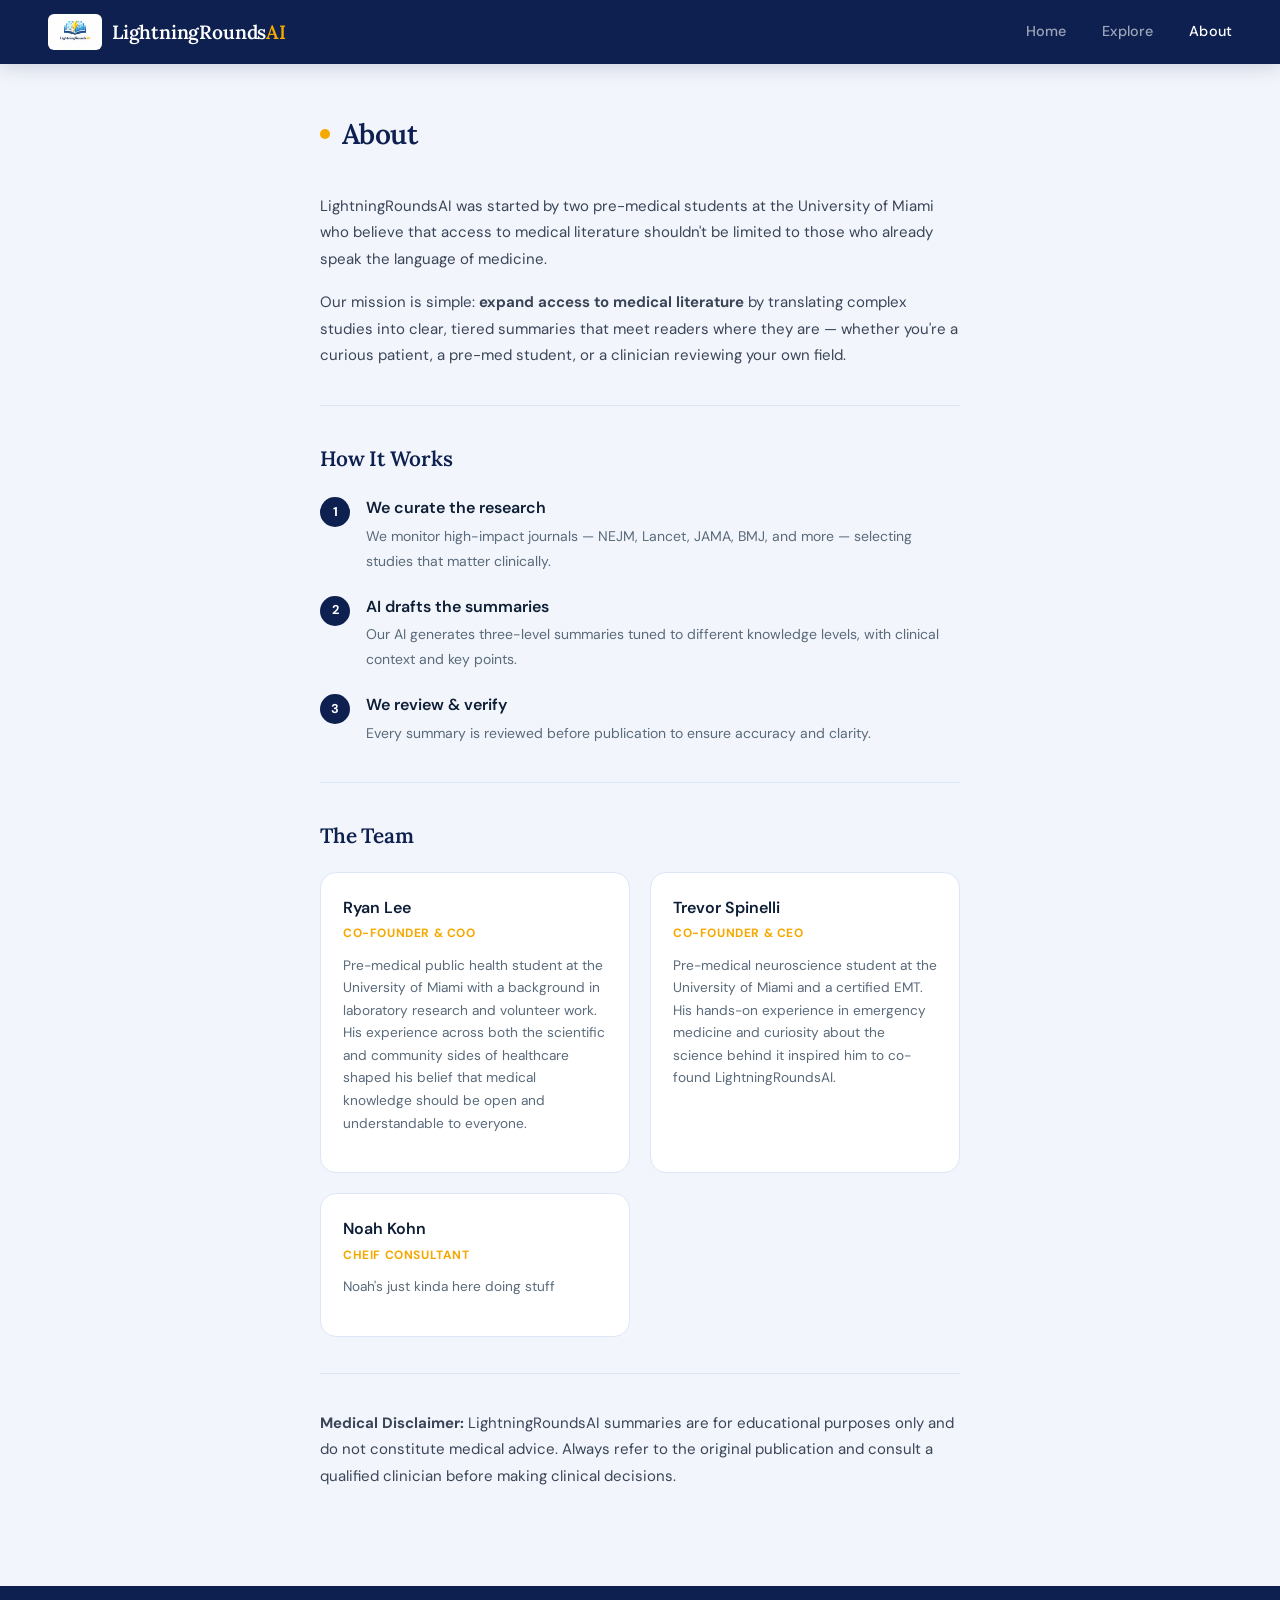
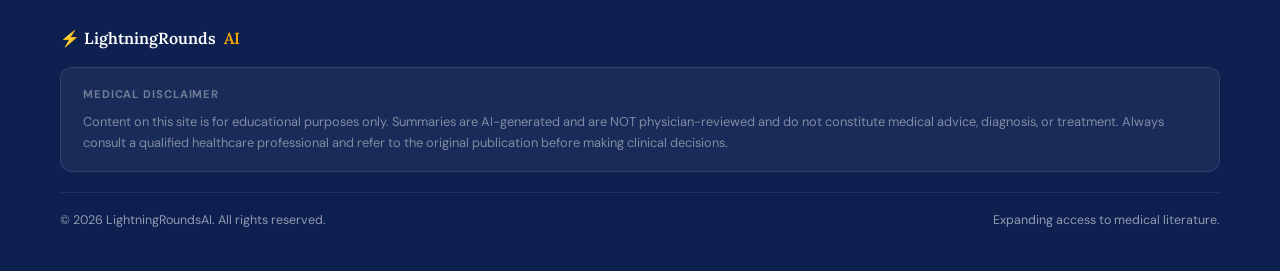
==== commit a0715450: "Update about.html fixed noah's title" ====
--- a/about.html
+++ b/about.html
@@ -43,7 +43,7 @@
     <div class="founders">
       <div class="founder-card"><h4>Ryan Lee</h4><div class="role">Co-Founder & COO</div><p>Pre-medical public health student at the University of Miami with a background in laboratory research and volunteer work. His experience across both the scientific and community sides of healthcare shaped his belief that medical knowledge should be open and understandable to everyone.</p></div>
       <div class="founder-card"><h4>Trevor Spinelli</h4><div class="role">Co-Founder & CEO</div><p>Pre-medical neuroscience student at the University of Miami and a certified EMT. His hands-on experience in emergency medicine and curiosity about the science behind it inspired him to co-found LightningRoundsAI.</p></div>
-      <div class="founder-card"><h4>Noah Kohn</h4><div class="role">Head of Product</div><p>Noah is a certified fart chud and an excellent Biochemist. Perhaps his best trait of all is his ABG scouting, which is second to none.</p></div>
+      <div class="founder-card"><h4>Noah Kohn</h4><div class="role">Cheif Consultant</div><p>Noah's just kinda here doing stuff</p></div>
 
     </div>
 
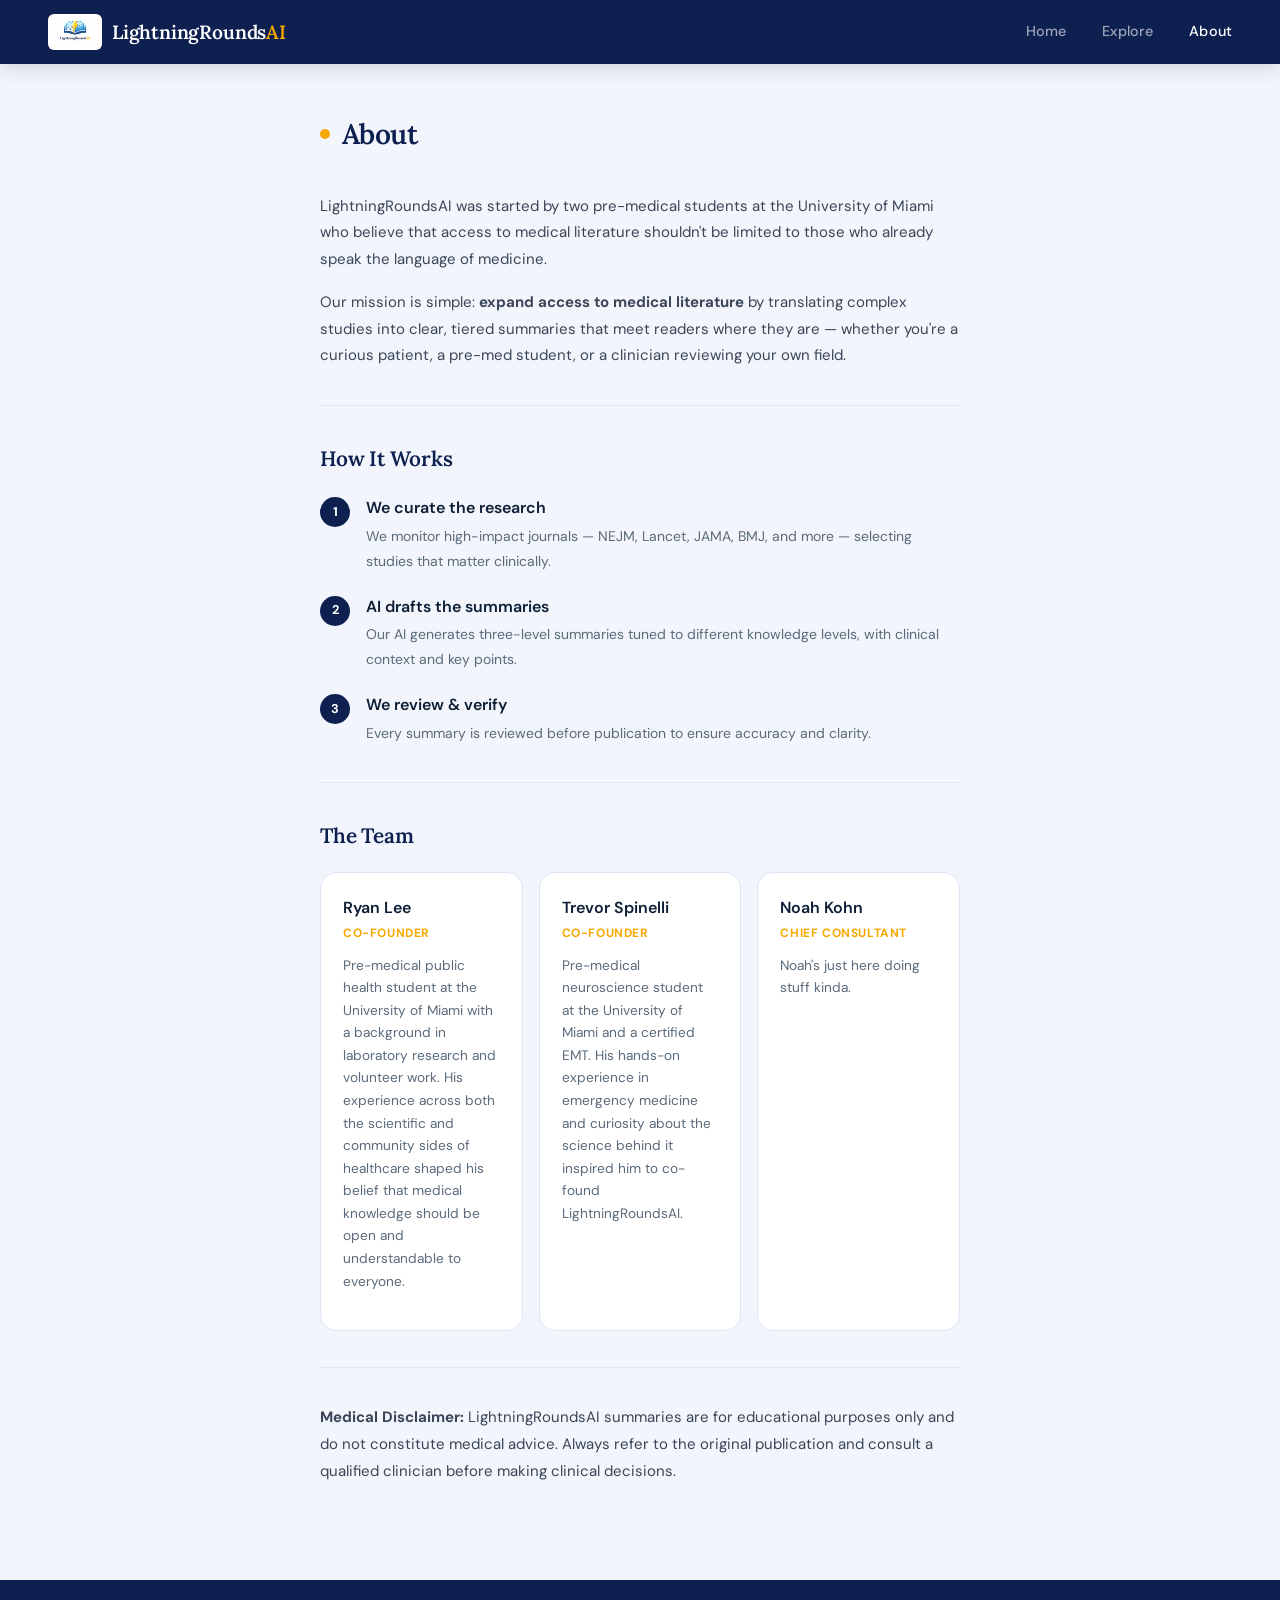
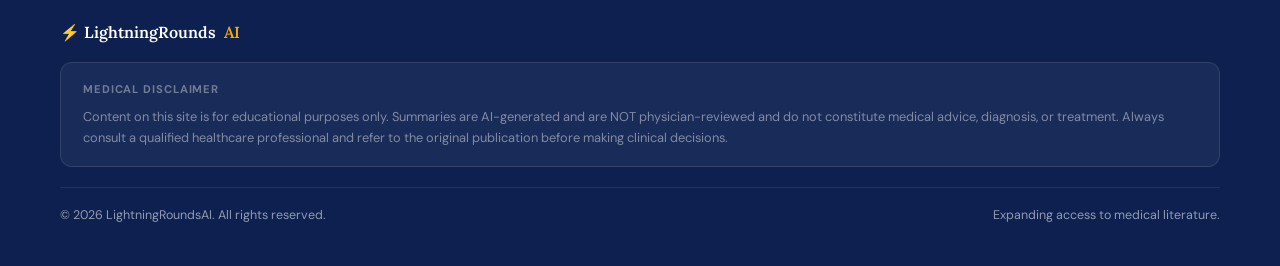
==== commit 624f0162: "Add files via upload" ====
--- a/about.html
+++ b/about.html
@@ -17,7 +17,7 @@
   <nav>
     <a href="index.html" id="nav-home">Home</a>
     <a href="explore.html" id="nav-explore">Explore</a>
-    <a href="about.html" id="nav-about">About</a>
+    <a href="about.html" id="nav-about" class="active">About</a>
   </nav>
 </header>
 
@@ -41,10 +41,9 @@
 
     <h2>The Team</h2>
     <div class="founders">
-      <div class="founder-card"><h4>Ryan Lee</h4><div class="role">Co-Founder & COO</div><p>Pre-medical public health student at the University of Miami with a background in laboratory research and volunteer work. His experience across both the scientific and community sides of healthcare shaped his belief that medical knowledge should be open and understandable to everyone.</p></div>
-      <div class="founder-card"><h4>Trevor Spinelli</h4><div class="role">Co-Founder & CEO</div><p>Pre-medical neuroscience student at the University of Miami and a certified EMT. His hands-on experience in emergency medicine and curiosity about the science behind it inspired him to co-found LightningRoundsAI.</p></div>
-      <div class="founder-card"><h4>Noah Kohn</h4><div class="role">Cheif Consultant</div><p>Noah's just kinda here doing stuff</p></div>
-
+      <div class="founder-card"><h4>Ryan Lee</h4><div class="role">Co-Founder</div><p>Pre-medical public health student at the University of Miami with a background in laboratory research and volunteer work. His experience across both the scientific and community sides of healthcare shaped his belief that medical knowledge should be open and understandable to everyone.</p></div>
+      <div class="founder-card"><h4>Trevor Spinelli</h4><div class="role">Co-Founder</div><p>Pre-medical neuroscience student at the University of Miami and a certified EMT. His hands-on experience in emergency medicine and curiosity about the science behind it inspired him to co-found LightningRoundsAI.</p></div>
+      <div class="founder-card"><h4>Noah Kohn</h4><div class="role">Chief Consultant</div><p>Noah's just here doing stuff kinda.</p></div>
     </div>
 
     <hr class="about-divider" />
@@ -71,4 +70,4 @@
   document.getElementById('nav-about').classList.add('active');
 </script>
 </body>
-</html>
+</html>
--- a/styles.css
+++ b/styles.css
@@ -108,9 +108,9 @@
    HOME PAGE
 ══════════════════════════════════════════════════════ */
 .home-main {
-  max-width: 1160px;
+  max-width: 960px;
   margin: 0 auto;
-  padding: 40px 40px 80px;
+  padding: 20px 32px 48px;
 }
 
 /* Edition bar */
@@ -119,8 +119,8 @@
   align-items: center;
   justify-content: space-between;
   flex-wrap: wrap;
-  gap: 14px;
-  margin-bottom: 28px;
+  gap: 8px;
+  margin-bottom: 12px;
 }
 .edition-bar-left {
   display: flex;
@@ -136,7 +136,7 @@
 }
 .edition-current-label {
   font-family: 'Lora', serif;
-  font-size: 1.1rem;
+  font-size: 1rem;
   font-weight: 600;
   color: var(--navy);
   letter-spacing: -0.01em;
@@ -170,94 +170,93 @@
 .home-level-row {
   display: flex;
   justify-content: flex-end;
-  margin-bottom: 20px;
-}
-
-/* Featured card */
+  margin-bottom: 10px;
+}
+
+/* Featured card — horizontal split, compact */
 .featured-card {
   display: grid;
-  grid-template-columns: 360px 1fr;
+  grid-template-columns: 300px 1fr;
   background: var(--surface);
   border: 1px solid var(--border);
   border-radius: var(--radius-lg);
   overflow: hidden;
   cursor: pointer;
   transition: transform 0.2s, box-shadow 0.2s;
-  margin-bottom: 24px;
+  margin-bottom: 14px;
   animation: fadeUp 0.4s ease both;
 }
 .featured-card:hover {
   transform: translateY(-3px);
-  box-shadow: 0 16px 48px rgba(13,32,80,0.11);
+  box-shadow: 0 12px 36px rgba(13,32,80,0.1);
 }
 .featured-left {
-  padding: 36px 32px;
+  padding: 20px 22px;
   border-right: 1px solid var(--border);
   display: flex;
   flex-direction: column;
-  gap: 14px;
+  gap: 8px;
   background: #fbfdff;
   min-width: 0;
 }
 .featured-takeaway {
   font-family: 'Lora', serif;
-  font-size: 1.35rem;
-  font-weight: 600;
-  line-height: 1.32;
+  font-size: 1rem;
+  font-weight: 600;
+  line-height: 1.3;
   color: var(--navy);
   letter-spacing: -0.02em;
-  word-break: break-word;
 }
 .featured-real-title {
-  font-size: 0.78rem;
+  font-size: 0.72rem;
   color: var(--muted);
   font-style: italic;
-  line-height: 1.45;
-  word-break: break-word;
+  line-height: 1.4;
 }
 .featured-meta {
-  font-size: 0.73rem;
+  font-size: 0.69rem;
   color: var(--muted);
   font-weight: 500;
   letter-spacing: 0.02em;
   margin-top: auto;
 }
 .featured-right {
-  padding: 36px 36px 32px;
+  padding: 20px 22px 18px;
   display: flex;
   flex-direction: column;
   min-width: 0;
   overflow: hidden;
 }
 .featured-summary {
-  font-size: 0.9375rem;
-  line-height: 1.75;
+  font-size: 0.835rem;
+  line-height: 1.68;
   color: #3a4f6a;
   flex: 1;
-  margin-bottom: 24px;
+  margin-bottom: 10px;
+  display: -webkit-box;
+  -webkit-line-clamp: 6;
+  -webkit-box-orient: vertical;
   overflow: hidden;
-  word-break: break-word;
 }
 .featured-authors {
-  font-size: 0.73rem;
+  font-size: 0.68rem;
   color: var(--muted);
-  margin-bottom: 14px;
+  margin-bottom: 8px;
   overflow: hidden;
   text-overflow: ellipsis;
   white-space: nowrap;
 }
 .featured-cta {
-  font-size: 0.875rem;
+  font-size: 0.8rem;
   font-weight: 600;
   color: var(--amber);
-  flex-shrink: 0;
 }
 
 /* 2-col grid of supporting cards */
 .home-grid {
   display: grid;
   grid-template-columns: 1fr 1fr;
-  gap: 20px;
+  gap: 12px;
 }
 
 /* ══════════════════════════════════════════════════════
@@ -283,11 +282,11 @@
   to   { opacity: 1; transform: translateY(0); }
 }
 .card-header {
-  padding: 20px 20px 0;
+  padding: 12px 16px 0;
   display: flex;
   align-items: flex-start;
   justify-content: space-between;
-  gap: 10px;
+  gap: 8px;
 }
 .card-tags { display: flex; gap: 6px; flex-wrap: wrap; }
 .tag {
@@ -307,27 +306,27 @@
 .tag.teal  { background: #d0f0f0; color: #1a8080; }
 .tag.pink  { background: #fde8f4; color: #b03080; }
 .card-date { font-size: 0.72rem; color: var(--muted); white-space: nowrap; padding-top: 2px; }
-.card-body { padding: 12px 20px 18px; flex: 1; }
-.card-journal { font-size: 0.69rem; color: var(--muted); font-weight: 500; letter-spacing: 0.03em; margin-bottom: 5px; }
-.card-takeaway { font-family: 'Lora', serif; font-size: 1.05rem; font-weight: 600; line-height: 1.32; margin-bottom: 6px; color: var(--navy); }
-.card-real-title { font-size: 0.74rem; color: var(--muted); line-height: 1.4; margin-bottom: 10px; font-style: italic; }
+.card-body { padding: 8px 16px 10px; flex: 1; }
+.card-journal { font-size: 0.67rem; color: var(--muted); font-weight: 500; letter-spacing: 0.03em; margin-bottom: 4px; }
+.card-takeaway { font-family: 'Lora', serif; font-size: 0.875rem; font-weight: 600; line-height: 1.28; margin-bottom: 4px; color: var(--navy); }
+.card-real-title { font-size: 0.68rem; color: var(--muted); line-height: 1.35; margin-bottom: 6px; font-style: italic; }
 .card-summary {
-  font-size: 0.84rem;
+  font-size: 0.8rem;
   color: #3a4f6a;
-  line-height: 1.65;
+  line-height: 1.6;
   display: -webkit-box;
-  -webkit-line-clamp: 3;
+  -webkit-line-clamp: 2;
   -webkit-box-orient: vertical;
   overflow: hidden;
 }
 .card-footer {
-  padding: 12px 20px 16px;
+  padding: 8px 16px 10px;
   border-top: 1px solid var(--border);
   display: flex;
   align-items: center;
   justify-content: space-between;
 }
-.card-authors { font-size: 0.71rem; color: var(--muted); overflow: hidden; text-overflow: ellipsis; white-space: nowrap; max-width: 65%; }
+.card-authors { font-size: 0.68rem; color: var(--muted); overflow: hidden; text-overflow: ellipsis; white-space: nowrap; max-width: 65%; }
 .read-more {
   font-size: 0.77rem;
   font-weight: 600;
@@ -548,7 +547,7 @@
 }
 .how-text h4 { font-weight: 600; margin-bottom: 3px; }
 .how-text p { font-size: 0.875rem; color: #5a6a7a; margin: 0; }
-.founders { display: grid; grid-template-columns: 1fr 1fr; gap: 20px; margin-bottom: 8px; }
+.founders { display: grid; grid-template-columns: 1fr 1fr 1fr; gap: 16px; margin-bottom: 8px; }
 .founder-card {
   background: var(--surface);
   border: 1px solid var(--border);
@@ -667,11 +666,11 @@
 ══════════════════════════════════════════════════════ */
 @media (max-width: 960px) {
   header { padding: 0 24px; }
-  .home-main { padding: 28px 24px 60px; }
+  .home-main { padding: 20px 20px 52px; }
   .featured-card { grid-template-columns: 1fr; }
-  .featured-left { border-right: none; border-bottom: 1px solid var(--border); padding: 28px 24px; }
-  .featured-right { padding: 24px; }
-  .home-grid { grid-template-columns: 1fr 1fr; gap: 16px; }
+  .featured-left { border-right: none; border-bottom: 1px solid var(--border); padding: 18px 20px 14px; }
+  .featured-right { padding: 14px 20px 18px; }
+  .home-grid { grid-template-columns: 1fr 1fr; gap: 12px; }
   .explore-main { padding: 32px 24px 60px; }
   .filter-row { grid-template-columns: 1fr 1fr; }
   .filter-block:first-child { grid-column: 1 / -1; }
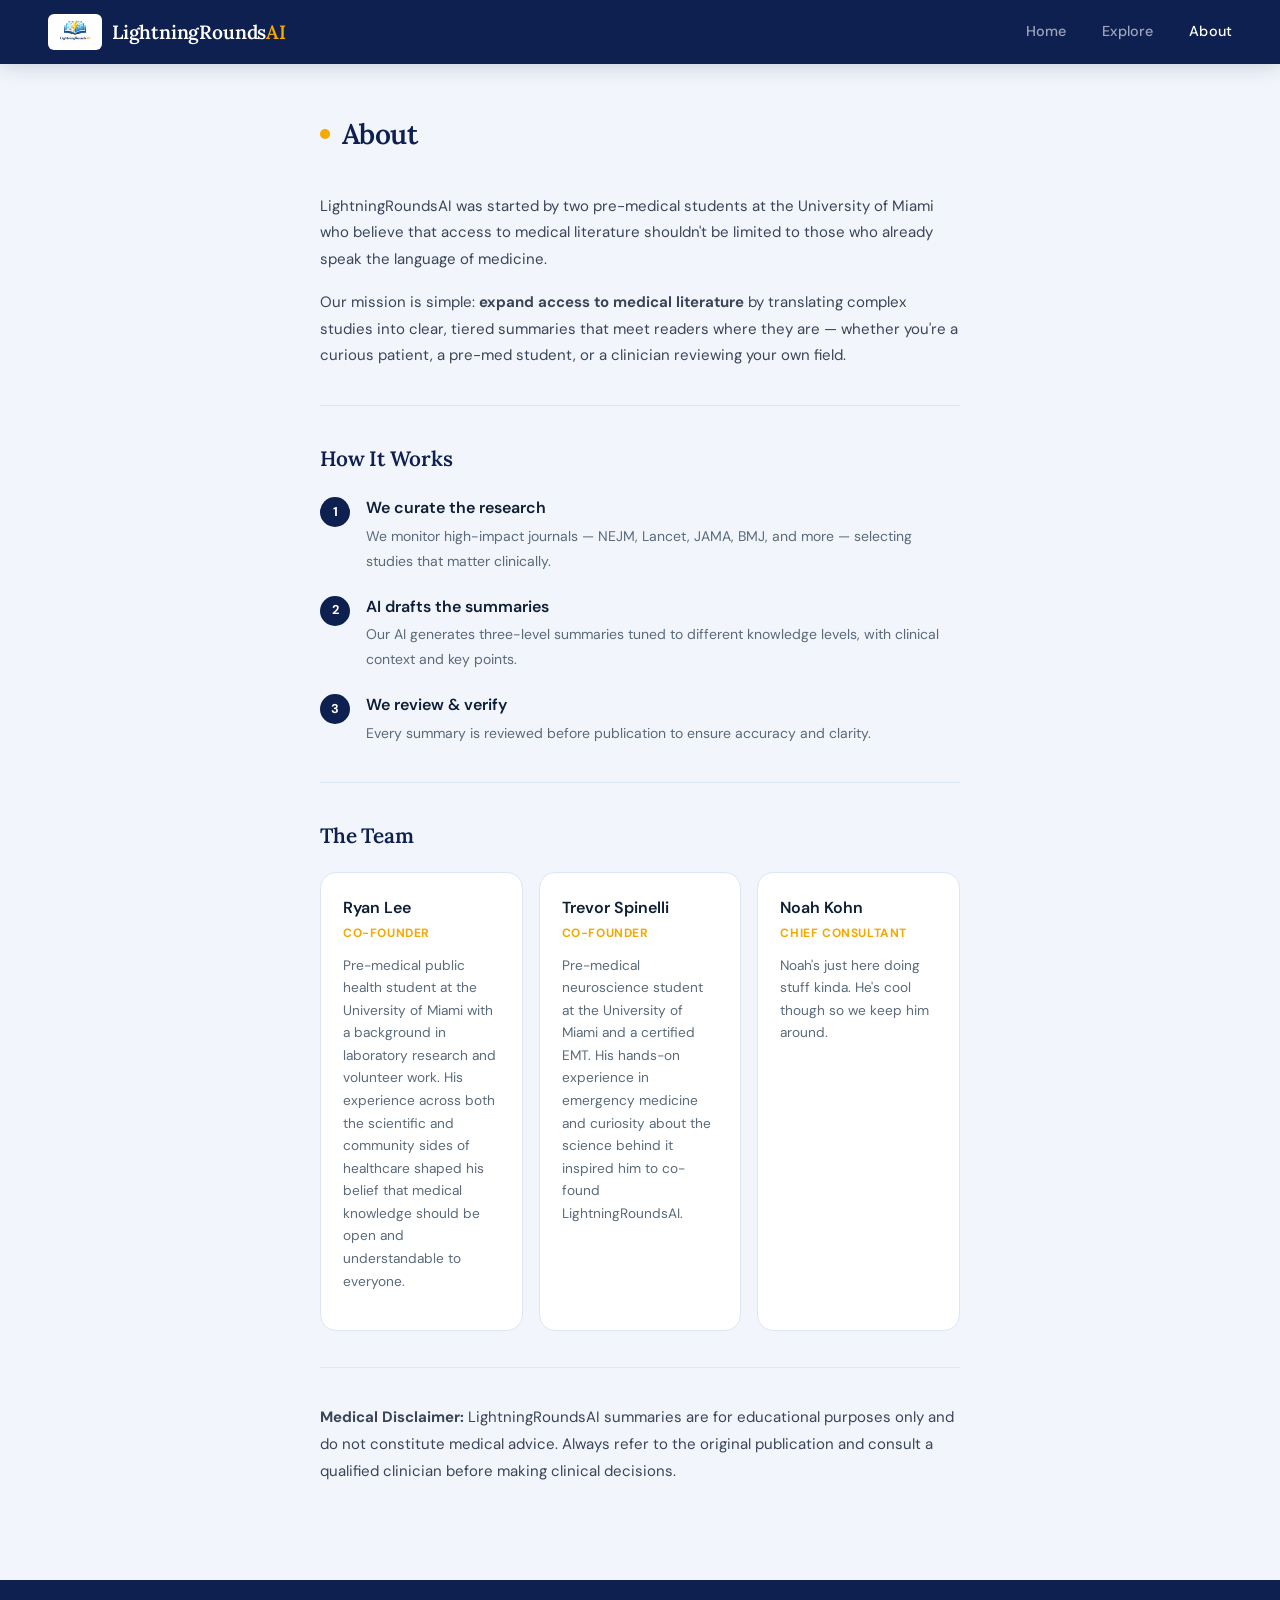
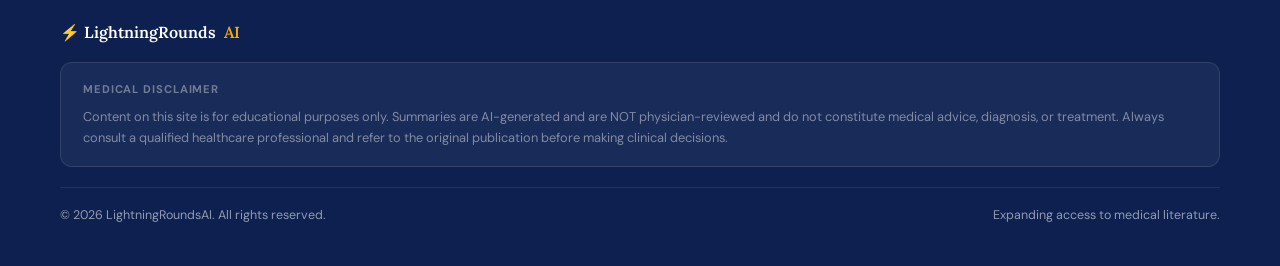
==== commit 9318894e: "Update about.html noah" ====
--- a/about.html
+++ b/about.html
@@ -43,7 +43,7 @@
     <div class="founders">
       <div class="founder-card"><h4>Ryan Lee</h4><div class="role">Co-Founder</div><p>Pre-medical public health student at the University of Miami with a background in laboratory research and volunteer work. His experience across both the scientific and community sides of healthcare shaped his belief that medical knowledge should be open and understandable to everyone.</p></div>
       <div class="founder-card"><h4>Trevor Spinelli</h4><div class="role">Co-Founder</div><p>Pre-medical neuroscience student at the University of Miami and a certified EMT. His hands-on experience in emergency medicine and curiosity about the science behind it inspired him to co-found LightningRoundsAI.</p></div>
-      <div class="founder-card"><h4>Noah Kohn</h4><div class="role">Chief Consultant</div><p>Noah's just here doing stuff kinda.</p></div>
+      <div class="founder-card"><h4>Noah Kohn</h4><div class="role">Chief Consultant</div><p>Noah's just here doing stuff kinda. He's cool though so we keep him around.</p></div>
     </div>
 
     <hr class="about-divider" />
@@ -70,4 +70,4 @@
   document.getElementById('nav-about').classList.add('active');
 </script>
 </body>
-</html>+</html>
--- a/styles.css
+++ b/styles.css
@@ -707,3 +707,52 @@
   nav a:first-child { display: none; }
   .cat-grid { grid-template-columns: 1fr; }
 }
+
+/* ══════════════════════════════════════════════════════
+   GLOSSARY TERMS & TOOLTIPS
+══════════════════════════════════════════════════════ */
+.gt {
+  color: var(--navy-mid);
+  border-bottom: 1.5px dotted var(--navy-mid);
+  cursor: help;
+  border-radius: 2px;
+  transition: background 0.15s, color 0.15s;
+}
+.gt:hover,
+.gt:focus {
+  background: var(--amber-light);
+  color: var(--navy);
+  outline: none;
+}
+
+.glossary-tip {
+  position: absolute;
+  z-index: 9999;
+  width: 260px;
+  background: var(--navy);
+  color: white;
+  border-radius: 10px;
+  padding: 12px 14px;
+  box-shadow: 0 8px 32px rgba(13,32,80,0.28);
+  pointer-events: none;
+  animation: tipIn 0.15s ease;
+  line-height: 1.55;
+}
+@keyframes tipIn {
+  from { opacity: 0; transform: translateY(4px); }
+  to   { opacity: 1; transform: translateY(0); }
+}
+.glossary-tip strong {
+  display: block;
+  font-size: 0.72rem;
+  font-weight: 700;
+  letter-spacing: 0.06em;
+  text-transform: uppercase;
+  color: var(--amber);
+  margin-bottom: 5px;
+}
+.glossary-tip span {
+  font-size: 0.8rem;
+  color: rgba(255,255,255,0.88);
+  font-family: 'DM Sans', sans-serif;
+}
